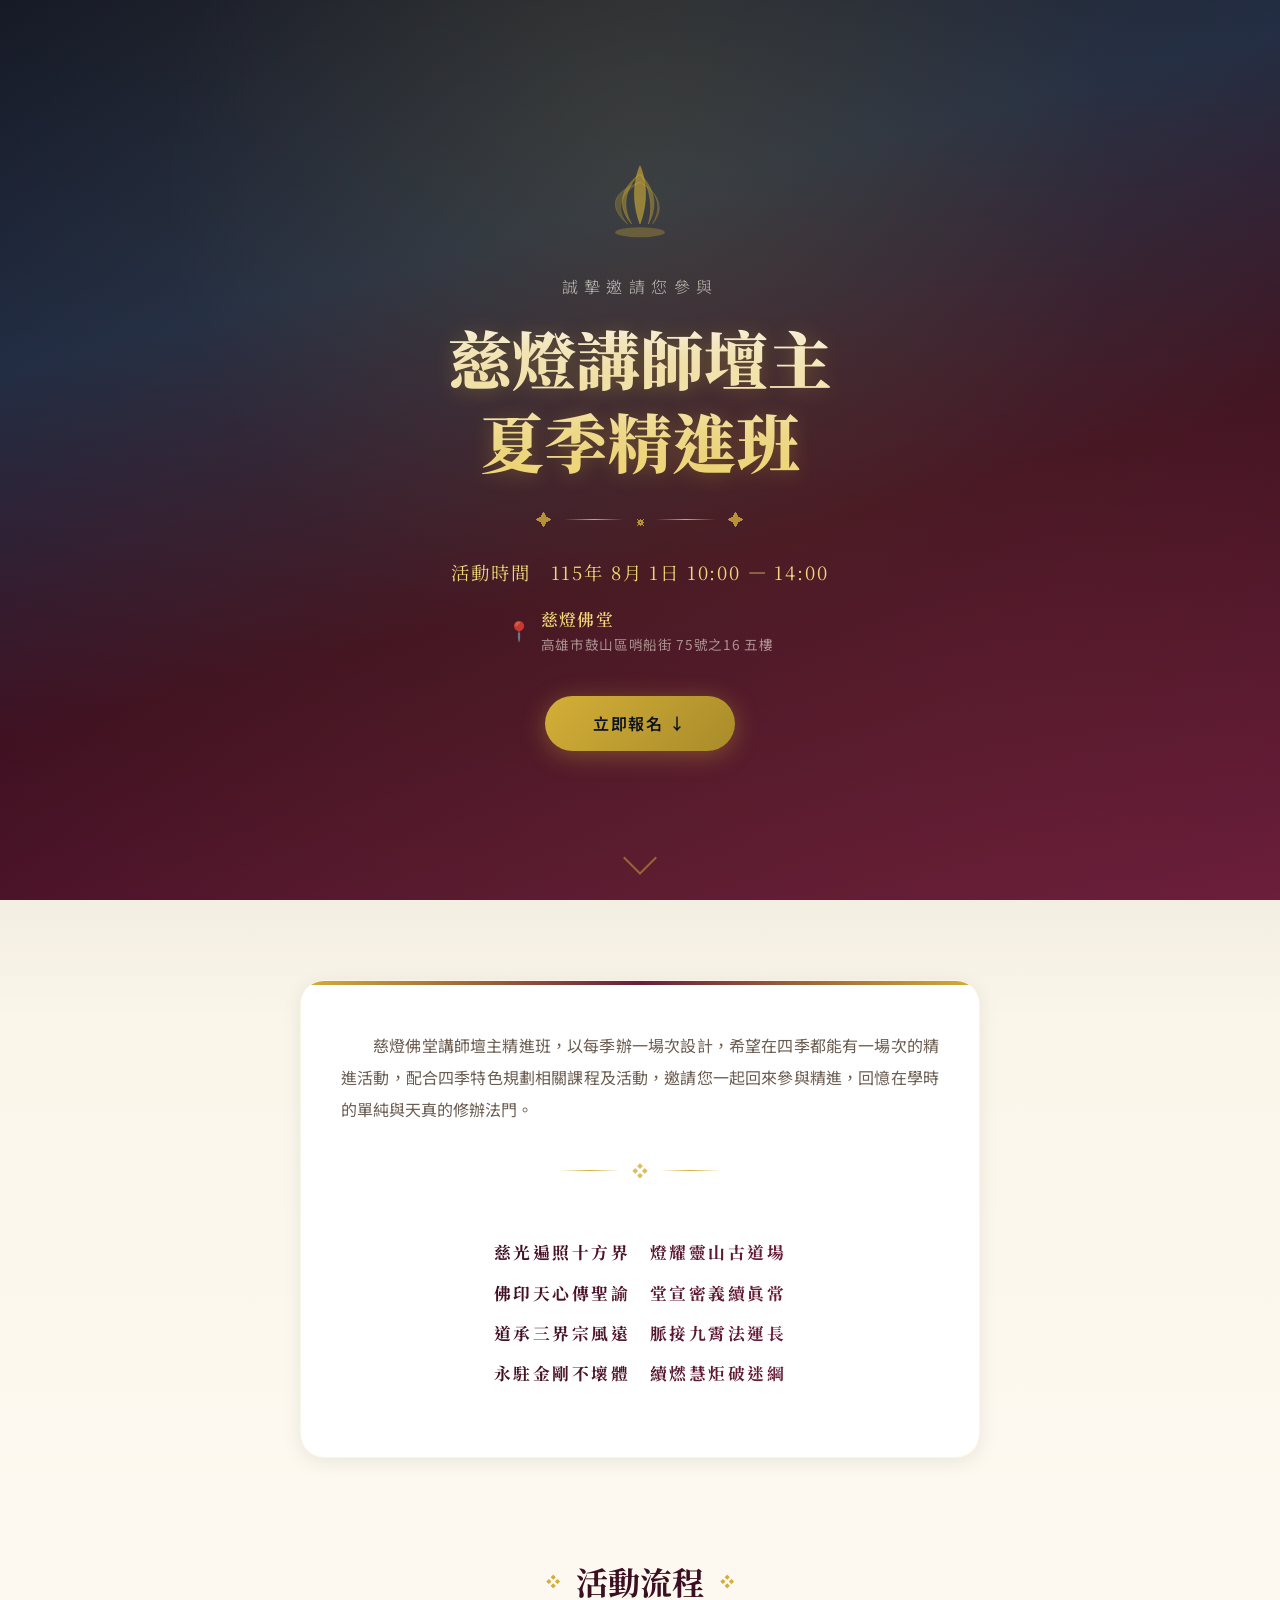
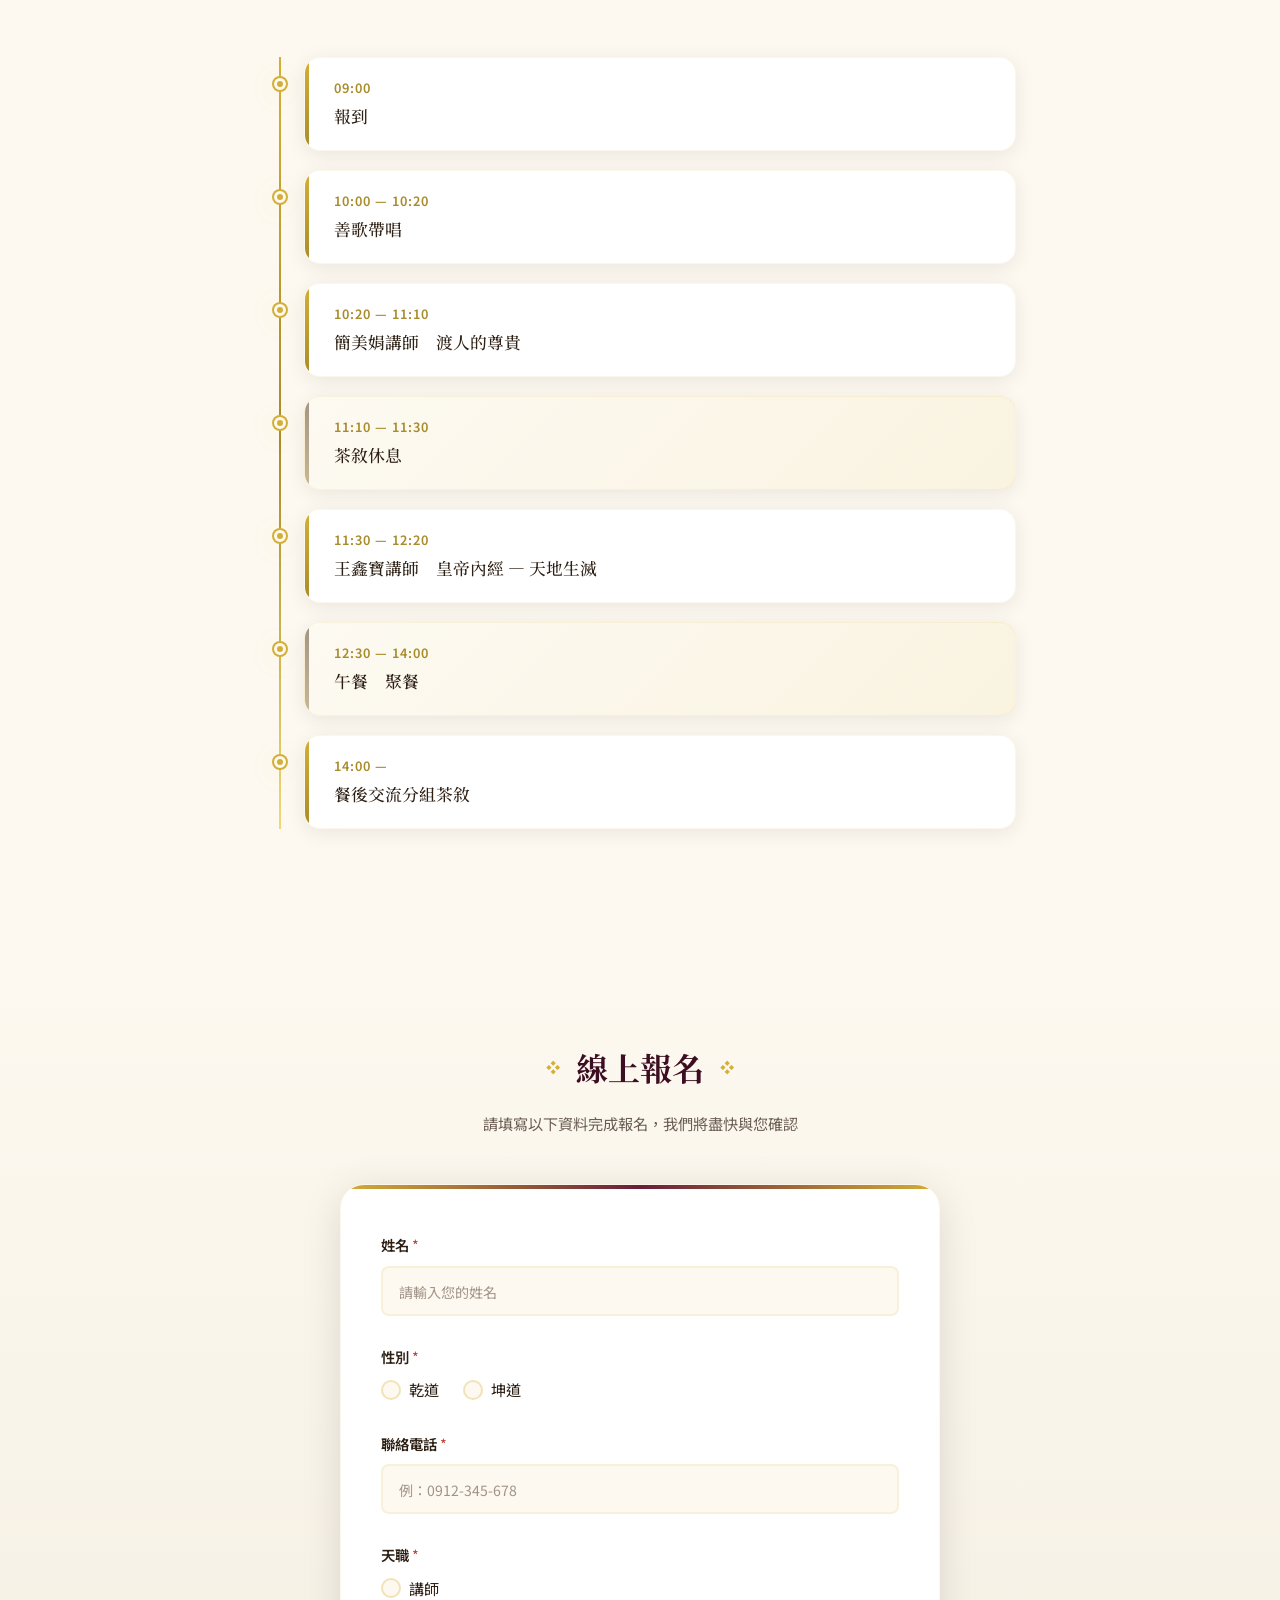
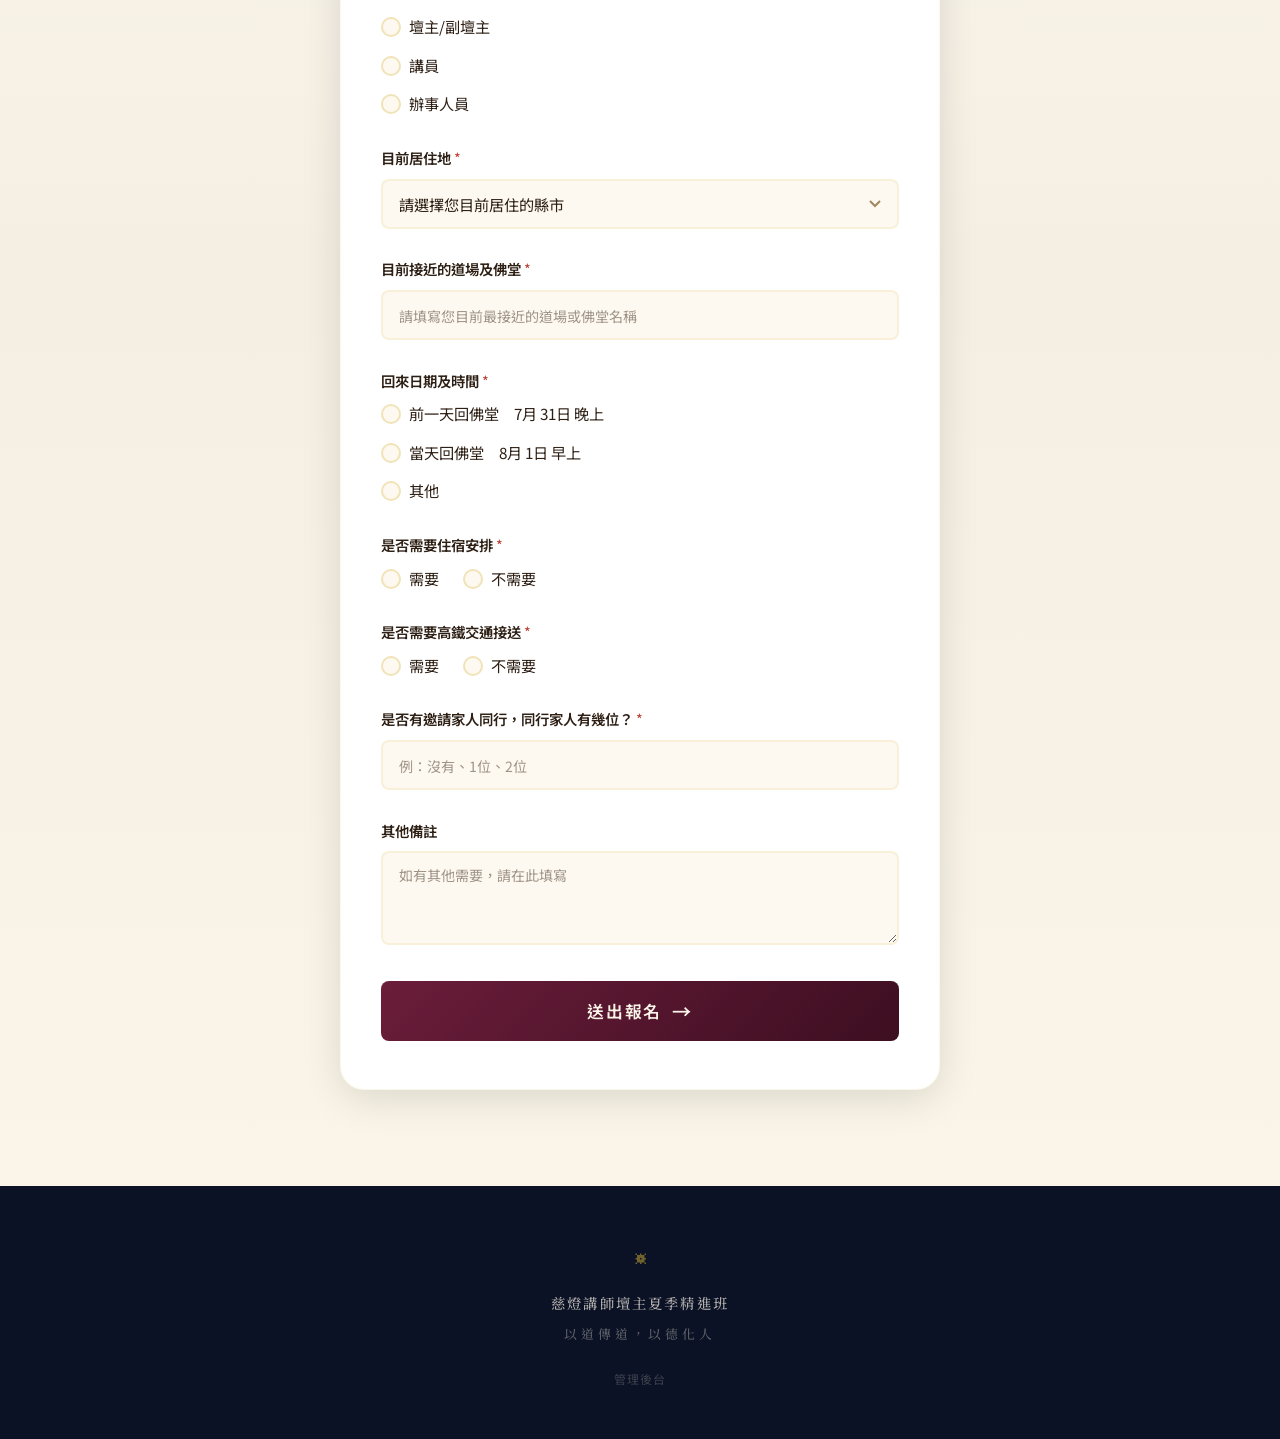
==== index.html @ d0f7c5fe "Add files via upload" ====
<!DOCTYPE html>
<html lang="zh-TW">
<head>
  <meta charset="UTF-8" />
  <meta name="viewport" content="width=device-width, initial-scale=1.0" />
  <title>慈燈講師壇主夏季精進班 — 報名表單</title>
  <meta name="description" content="慈燈講師壇主夏季精進班課程報名，課程包含渡人的尊貴、皇帝內經等精彩內容。115年8月1日 高雄慈燈佛堂。" />
  <link rel="preconnect" href="https://fonts.googleapis.com" />
  <link rel="preconnect" href="https://fonts.gstatic.com" crossorigin />
  <link href="https://fonts.googleapis.com/css2?family=Noto+Serif+TC:wght@400;500;600;700;900&family=Noto+Sans+TC:wght@300;400;500;600;700&display=swap" rel="stylesheet" />
  <link rel="stylesheet" href="style.css" />
</head>
<body>
  <!-- Floating particles -->
  <div class="particles" id="particles"></div>

  <!-- Hero Section / Poster -->
  <header class="hero" id="hero">
    <div class="hero-overlay"></div>
    <div class="hero-content">
      <div class="lotus-icon">
        <svg viewBox="0 0 120 120" fill="none" xmlns="http://www.w3.org/2000/svg">
          <ellipse cx="60" cy="100" rx="30" ry="6" fill="rgba(212,175,55,0.3)"/>
          <path d="M60 20 C60 20, 75 50, 60 90 C45 50, 60 20, 60 20Z" fill="rgba(212,175,55,0.6)" stroke="rgba(212,175,55,0.8)" stroke-width="0.5"/>
          <path d="M60 30 C60 30, 90 55, 70 90 C80 55, 60 30, 60 30Z" fill="rgba(212,175,55,0.4)" stroke="rgba(212,175,55,0.6)" stroke-width="0.5"/>
          <path d="M60 30 C60 30, 30 55, 50 90 C20 55, 60 30, 60 30Z" fill="rgba(212,175,55,0.4)" stroke="rgba(212,175,55,0.6)" stroke-width="0.5"/>
          <path d="M60 40 C60 40, 100 60, 75 90 C95 55, 60 40, 60 40Z" fill="rgba(212,175,55,0.25)" stroke="rgba(212,175,55,0.5)" stroke-width="0.5"/>
          <path d="M60 40 C60 40, 20 60, 45 90 C5 55, 60 40, 60 40Z" fill="rgba(212,175,55,0.25)" stroke="rgba(212,175,55,0.5)" stroke-width="0.5"/>
        </svg>
      </div>
      <p class="hero-subtitle animate-fade-up">誠摯邀請您參與</p>
      <h1 class="hero-title animate-fade-up delay-1">慈燈講師壇主<br/>夏季精進班</h1>
      <div class="hero-divider animate-fade-up delay-2">
        <span class="divider-ornament">✦</span>
        <span class="divider-line"></span>
        <span class="divider-ornament">☸</span>
        <span class="divider-line"></span>
        <span class="divider-ornament">✦</span>
      </div>
      <p class="hero-time animate-fade-up delay-3">活動時間　115年 8月 1日 10:00 — 14:00</p>
      <div class="hero-location animate-fade-up delay-3">
        <span class="location-icon">📍</span>
        <div class="location-text">
          <span class="location-name">慈燈佛堂</span>
          <span class="location-address">高雄市鼓山區哨船街 75號之16 五樓</span>
        </div>
      </div>
      <a href="#register" class="hero-cta animate-fade-up delay-4">立即報名 ↓</a>
    </div>
    <div class="scroll-indicator">
      <div class="scroll-arrow"></div>
    </div>
  </header>

  <!-- Introduction Section -->
  <section class="intro" id="intro">
    <div class="container">
      <div class="intro-card">
        <p class="intro-text">
          慈燈佛堂講師壇主精進班，以每季辦一場次設計，希望在四季都能有一場次的精進活動，配合四季特色規劃相關課程及活動，邀請您一起回來參與精進，回憶在學時的單純與天真的修辦法門。
        </p>
        <div class="intro-divider">
          <span class="divider-line"></span>
          <span class="divider-ornament">❖</span>
          <span class="divider-line"></span>
        </div>
        <div class="intro-verses">
          <p class="verse-line"><strong>慈光遍照十方界　燈耀靈山古道場</strong></p>
          <p class="verse-line"><strong>佛印天心傳聖諭　堂宣密義續眞常</strong></p>
          <p class="verse-line"><strong>道承三界宗風遠　脈接九霄法運長</strong></p>
          <p class="verse-line"><strong>永駐金剛不壞體　續燃慧炬破迷綱</strong></p>
        </div>
      </div>
    </div>
  </section>

  <!-- Schedule Section -->
  <section class="schedule" id="schedule">
    <div class="container">
      <h2 class="section-title">
        <span class="title-ornament">❖</span>
        活動流程
        <span class="title-ornament">❖</span>
      </h2>
      <div class="timeline">
        <div class="timeline-item">
          <div class="timeline-marker"><div class="marker-dot"></div></div>
          <div class="timeline-card">
            <div class="timeline-time">09:00</div>
            <p class="timeline-desc">報到</p>
          </div>
        </div>

        <div class="timeline-item">
          <div class="timeline-marker"><div class="marker-dot"></div></div>
          <div class="timeline-card">
            <div class="timeline-time">10:00 — 10:20</div>
            <p class="timeline-desc">善歌帶唱</p>
          </div>
        </div>

        <div class="timeline-item">
          <div class="timeline-marker"><div class="marker-dot"></div></div>
          <div class="timeline-card">
            <div class="timeline-time">10:20 — 11:10</div>
            <p class="timeline-desc">簡美娟講師　渡人的尊貴</p>
          </div>
        </div>

        <div class="timeline-item">
          <div class="timeline-marker"><div class="marker-dot"></div></div>
          <div class="timeline-card card-break">
            <div class="timeline-time">11:10 — 11:30</div>
            <p class="timeline-desc">茶敘休息</p>
          </div>
        </div>

        <div class="timeline-item">
          <div class="timeline-marker"><div class="marker-dot"></div></div>
          <div class="timeline-card">
            <div class="timeline-time">11:30 — 12:20</div>
            <p class="timeline-desc">王鑫寶講師　皇帝內經 — 天地生滅</p>
          </div>
        </div>

        <div class="timeline-item">
          <div class="timeline-marker"><div class="marker-dot"></div></div>
          <div class="timeline-card card-break">
            <div class="timeline-time">12:30 — 14:00</div>
            <p class="timeline-desc">午餐　聚餐</p>
          </div>
        </div>

        <div class="timeline-item">
          <div class="timeline-marker"><div class="marker-dot"></div></div>
          <div class="timeline-card">
            <div class="timeline-time">14:00 —</div>
            <p class="timeline-desc">餐後交流分組茶敘</p>
          </div>
        </div>
      </div>
    </div>
  </section>

  <!-- Registration Form Section -->
  <section class="register" id="register">
    <div class="container">
      <h2 class="section-title">
        <span class="title-ornament">❖</span>
        線上報名
        <span class="title-ornament">❖</span>
      </h2>
      <p class="register-subtitle">請填寫以下資料完成報名，我們將盡快與您確認</p>

      <form class="form" id="registrationForm" onsubmit="handleSubmit(event)">
        <!-- 姓名 -->
        <div class="form-group">
          <label for="name" class="form-label">姓名 <span class="required">*</span></label>
          <input type="text" id="name" name="name" class="form-input" placeholder="請輸入您的姓名" required />
        </div>

        <!-- 性別 -->
        <div class="form-group">
          <label class="form-label">性別 <span class="required">*</span></label>
          <div class="radio-group">
            <label class="radio-label">
              <input type="radio" name="gender" value="乾道" required />
              <span class="radio-custom"></span>
              <span>乾道</span>
            </label>
            <label class="radio-label">
              <input type="radio" name="gender" value="坤道" />
              <span class="radio-custom"></span>
              <span>坤道</span>
            </label>
          </div>
        </div>

        <!-- 聯絡電話 -->
        <div class="form-group">
          <label for="phone" class="form-label">聯絡電話 <span class="required">*</span></label>
          <input type="tel" id="phone" name="phone" class="form-input" placeholder="例：0912-345-678" required />
        </div>

        <!-- 天職 -->
        <div class="form-group">
          <label class="form-label">天職 <span class="required">*</span></label>
          <div class="radio-group radio-group-vertical">
            <label class="radio-label">
              <input type="radio" name="role" value="講師" required />
              <span class="radio-custom"></span>
              <span>講師</span>
            </label>
            <label class="radio-label">
              <input type="radio" name="role" value="壇主/副壇主" />
              <span class="radio-custom"></span>
              <span>壇主/副壇主</span>
            </label>
            <label class="radio-label">
              <input type="radio" name="role" value="講員" />
              <span class="radio-custom"></span>
              <span>講員</span>
            </label>
            <label class="radio-label">
              <input type="radio" name="role" value="辦事人員" />
              <span class="radio-custom"></span>
              <span>辦事人員</span>
            </label>
          </div>
        </div>

        <!-- 目前居住地 -->
        <div class="form-group">
          <label for="location" class="form-label">目前居住地 <span class="required">*</span></label>
          <select id="location" name="location" class="form-input form-select" required>
            <option value="" disabled selected>請選擇您目前居住的縣市</option>
            <optgroup label="南部">
              <option value="嘉義市">嘉義市</option>
              <option value="嘉義縣">嘉義縣</option>
              <option value="臺南市">臺南市</option>
              <option value="高雄市">高雄市</option>
              <option value="屏東縣">屏東縣</option>
              <option value="澎湖縣">澎湖縣</option>
            </optgroup>
            <optgroup label="中部">
              <option value="苗栗縣">苗栗縣</option>
              <option value="臺中市">臺中市</option>
              <option value="彰化縣">彰化縣</option>
              <option value="南投縣">南投縣</option>
              <option value="雲林縣">雲林縣</option>
            </optgroup>
            <optgroup label="北部">
              <option value="臺北市">臺北市</option>
              <option value="新北市">新北市</option>
              <option value="基隆市">基隆市</option>
              <option value="桃園市">桃園市</option>
              <option value="新竹市">新竹市</option>
              <option value="新竹縣">新竹縣</option>
              <option value="宜蘭縣">宜蘭縣</option>
            </optgroup>
          </select>
        </div>

        <!-- 目前接近的道場及佛堂 -->
        <div class="form-group">
          <label for="nearbyTemple" class="form-label">目前接近的道場及佛堂 <span class="required">*</span></label>
          <input type="text" id="nearbyTemple" name="nearbyTemple" class="form-input" placeholder="請填寫您目前最接近的道場或佛堂名稱" required />
        </div>

        <!-- 回來日期及時間 -->
        <div class="form-group">
          <label class="form-label">回來日期及時間 <span class="required">*</span></label>
          <div class="radio-group radio-group-vertical">
            <label class="radio-label">
              <input type="radio" name="arrivalTime" value="前一天回佛堂 7月31日 晚上" required />
              <span class="radio-custom"></span>
              <span>前一天回佛堂　7月 31日 晚上</span>
            </label>
            <label class="radio-label">
              <input type="radio" name="arrivalTime" value="當天回佛堂 8月1日 早上" />
              <span class="radio-custom"></span>
              <span>當天回佛堂　8月 1日 早上</span>
            </label>
            <label class="radio-label">
              <input type="radio" name="arrivalTime" value="其他" />
              <span class="radio-custom"></span>
              <span>其他</span>
            </label>
          </div>
        </div>

        <!-- 是否需要住宿安排 -->
        <div class="form-group">
          <label class="form-label">是否需要住宿安排 <span class="required">*</span></label>
          <div class="radio-group">
            <label class="radio-label">
              <input type="radio" name="accommodation" value="需要" required />
              <span class="radio-custom"></span>
              <span>需要</span>
            </label>
            <label class="radio-label">
              <input type="radio" name="accommodation" value="不需要" />
              <span class="radio-custom"></span>
              <span>不需要</span>
            </label>
          </div>
        </div>

        <!-- 是否需要高鐵交通接送 -->
        <div class="form-group">
          <label class="form-label">是否需要高鐵交通接送 <span class="required">*</span></label>
          <div class="radio-group">
            <label class="radio-label">
              <input type="radio" name="hsrPickup" value="需要" required />
              <span class="radio-custom"></span>
              <span>需要</span>
            </label>
            <label class="radio-label">
              <input type="radio" name="hsrPickup" value="不需要" />
              <span class="radio-custom"></span>
              <span>不需要</span>
            </label>
          </div>
        </div>

        <!-- 邀請家人同行 -->
        <div class="form-group">
          <label for="familyCompanions" class="form-label">是否有邀請家人同行，同行家人有幾位？ <span class="required">*</span></label>
          <input type="text" id="familyCompanions" name="familyCompanions" class="form-input" placeholder="例：沒有、1位、2位" required />
        </div>

        <!-- 其他備註 -->
        <div class="form-group">
          <label for="notes" class="form-label">其他備註</label>
          <textarea id="notes" name="notes" class="form-input form-textarea" placeholder="如有其他需要，請在此填寫" rows="3"></textarea>
        </div>

        <button type="submit" class="form-submit" id="submitBtn">
          <span class="submit-text">送出報名</span>
          <span class="submit-icon">→</span>
        </button>
      </form>

      <!-- Success Modal -->
      <div class="modal-overlay" id="successModal">
        <div class="modal">
          <div class="modal-icon">✓</div>
          <h3 class="modal-title">報名成功！</h3>
          <p class="modal-message">感恩您的報名，我們將盡快與您聯繫確認。<br/>期待與您相見！🙏</p>
          <button class="modal-btn" onclick="closeModal()">確認</button>
        </div>
      </div>
    </div>
  </section>

  <!-- Footer -->
  <footer class="footer">
    <div class="footer-ornament">☸</div>
    <p>慈燈講師壇主夏季精進班</p>
    <p class="footer-sub">以道傳道，以德化人</p>
    <a href="admin.html" class="admin-link">管理後台</a>
  </footer>

  <script src="config.js"></script>
  <script src="script.js"></script>
</body>
</html>
---- style.css ----
/* ===== CSS Custom Properties ===== */
:root {
  --gold: #d4af37;
  --gold-light: #f0d878;
  --gold-dark: #a88b2a;
  --burgundy: #6b1d3a;
  --burgundy-deep: #3d0e21;
  --navy: #0c1225;
  --navy-light: #1a2744;
  --cream: #faf5e8;
  --cream-light: #fdf9f0;
  --white: #ffffff;
  --text-primary: #2d1f14;
  --text-secondary: #6b5d52;
  --text-light: #a09488;
  --shadow-soft: 0 4px 20px rgba(0, 0, 0, 0.08);
  --shadow-medium: 0 8px 40px rgba(0, 0, 0, 0.12);
  --shadow-gold: 0 4px 30px rgba(212, 175, 55, 0.2);
  --radius-sm: 8px;
  --radius-md: 16px;
  --radius-lg: 24px;
  --radius-xl: 32px;
  --transition: 0.3s cubic-bezier(0.4, 0, 0.2, 1);
  --font-serif: 'Noto Serif TC', serif;
  --font-sans: 'Noto Sans TC', sans-serif;
}

/* ===== Reset & Base ===== */
*,
*::before,
*::after {
  margin: 0;
  padding: 0;
  box-sizing: border-box;
}

html {
  scroll-behavior: smooth;
  font-size: 16px;
}

body {
  font-family: var(--font-sans);
  color: var(--text-primary);
  background: var(--cream);
  overflow-x: hidden;
  line-height: 1.7;
}

/* ===== Particles ===== */
.particles {
  position: fixed;
  top: 0;
  left: 0;
  width: 100%;
  height: 100%;
  pointer-events: none;
  z-index: 0;
}

.particle {
  position: absolute;
  width: 4px;
  height: 4px;
  background: var(--gold);
  border-radius: 50%;
  opacity: 0;
  animation: float-particle 8s ease-in-out infinite;
}

@keyframes float-particle {
  0%, 100% {
    opacity: 0;
    transform: translateY(0) scale(0);
  }
  20% {
    opacity: 0.6;
    transform: translateY(-30px) scale(1);
  }
  80% {
    opacity: 0.3;
    transform: translateY(-120px) scale(0.5);
  }
}

/* ===== Hero Section ===== */
.hero {
  position: relative;
  min-height: 100vh;
  display: flex;
  align-items: center;
  justify-content: center;
  background: linear-gradient(165deg,
    var(--navy) 0%,
    var(--navy-light) 30%,
    var(--burgundy-deep) 60%,
    var(--burgundy) 100%
  );
  overflow: hidden;
}

.hero::before {
  content: '';
  position: absolute;
  top: -50%;
  left: -50%;
  width: 200%;
  height: 200%;
  background: radial-gradient(ellipse at 50% 30%,
    rgba(212, 175, 55, 0.12) 0%,
    transparent 60%
  );
  animation: hero-glow 6s ease-in-out infinite alternate;
}

@keyframes hero-glow {
  0% { transform: scale(1) rotate(0deg); opacity: 0.8; }
  100% { transform: scale(1.1) rotate(3deg); opacity: 1; }
}

.hero-overlay {
  position: absolute;
  inset: 0;
  background:
    radial-gradient(circle at 50% 20%, rgba(212,175,55,0.08) 0%, transparent 50%),
    radial-gradient(circle at 80% 80%, rgba(107,29,58,0.15) 0%, transparent 40%);
}

.hero-content {
  position: relative;
  z-index: 2;
  text-align: center;
  padding: 2rem;
  max-width: 700px;
}

.lotus-icon {
  width: 100px;
  height: 100px;
  margin: 0 auto 1.5rem;
  animation: lotus-breathe 4s ease-in-out infinite;
}

@keyframes lotus-breathe {
  0%, 100% { transform: scale(1); opacity: 0.9; }
  50% { transform: scale(1.08); opacity: 1; }
}

.hero-subtitle {
  font-family: var(--font-sans);
  font-size: 1rem;
  font-weight: 300;
  color: rgba(250, 245, 232, 0.7);
  letter-spacing: 0.4em;
  margin-bottom: 1rem;
  text-transform: uppercase;
}

.hero-title {
  font-family: var(--font-serif);
  font-size: clamp(2.5rem, 6vw, 4rem);
  font-weight: 900;
  color: var(--cream);
  line-height: 1.3;
  margin-bottom: 1.5rem;
  text-shadow: 0 2px 20px rgba(212, 175, 55, 0.3);
  background: linear-gradient(180deg, var(--cream) 0%, var(--gold-light) 100%);
  -webkit-background-clip: text;
  -webkit-text-fill-color: transparent;
  background-clip: text;
}

.hero-divider {
  display: flex;
  align-items: center;
  justify-content: center;
  gap: 12px;
  margin-bottom: 1.5rem;
}

.divider-ornament {
  color: var(--gold);
  font-size: 1rem;
  opacity: 0.8;
}

.divider-line {
  width: 60px;
  height: 1px;
  background: linear-gradient(90deg, transparent, var(--gold), transparent);
}

.hero-time {
  font-family: var(--font-serif);
  font-size: 1.15rem;
  color: var(--gold-light);
  letter-spacing: 0.1em;
  margin-bottom: 1rem;
}

/* Location */
.hero-location {
  display: flex;
  align-items: center;
  justify-content: center;
  gap: 10px;
  margin-bottom: 2.5rem;
  color: rgba(250, 245, 232, 0.75);
}

.location-icon {
  font-size: 1.2rem;
}

.location-text {
  display: flex;
  flex-direction: column;
  text-align: left;
}

.location-name {
  font-family: var(--font-serif);
  font-size: 1.05rem;
  font-weight: 600;
  color: var(--gold-light);
  letter-spacing: 0.08em;
}

.location-address {
  font-size: 0.85rem;
  color: rgba(250, 245, 232, 0.55);
  letter-spacing: 0.05em;
}

.hero-cta {
  display: inline-block;
  padding: 14px 48px;
  background: linear-gradient(135deg, var(--gold), var(--gold-dark));
  color: var(--navy);
  font-family: var(--font-sans);
  font-weight: 600;
  font-size: 1rem;
  text-decoration: none;
  border-radius: 50px;
  letter-spacing: 0.1em;
  transition: var(--transition);
  box-shadow: 0 4px 25px rgba(212, 175, 55, 0.35);
}

.hero-cta:hover {
  transform: translateY(-3px);
  box-shadow: 0 8px 35px rgba(212, 175, 55, 0.5);
  background: linear-gradient(135deg, var(--gold-light), var(--gold));
}

/* Scroll Indicator */
.scroll-indicator {
  position: absolute;
  bottom: 30px;
  left: 50%;
  transform: translateX(-50%);
  z-index: 2;
}

.scroll-arrow {
  width: 24px;
  height: 24px;
  border-right: 2px solid rgba(212,175,55,0.5);
  border-bottom: 2px solid rgba(212,175,55,0.5);
  transform: rotate(45deg);
  animation: scroll-bounce 2s ease-in-out infinite;
}

@keyframes scroll-bounce {
  0%, 100% { transform: rotate(45deg) translateY(0); opacity: 0.5; }
  50% { transform: rotate(45deg) translateY(8px); opacity: 1; }
}

/* ===== Animations ===== */
.animate-fade-up {
  opacity: 0;
  transform: translateY(30px);
  animation: fadeUp 0.8s ease forwards;
}

.delay-1 { animation-delay: 0.2s; }
.delay-2 { animation-delay: 0.4s; }
.delay-3 { animation-delay: 0.6s; }
.delay-4 { animation-delay: 0.8s; }

@keyframes fadeUp {
  to {
    opacity: 1;
    transform: translateY(0);
  }
}

/* ===== Container ===== */
.container {
  max-width: 800px;
  margin: 0 auto;
  padding: 0 1.5rem;
}

/* ===== Section Title ===== */
.section-title {
  font-family: var(--font-serif);
  font-size: 2rem;
  font-weight: 700;
  text-align: center;
  color: var(--burgundy-deep);
  margin-bottom: 3rem;
  display: flex;
  align-items: center;
  justify-content: center;
  gap: 16px;
}

.title-ornament {
  color: var(--gold);
  font-size: 0.9rem;
}

/* ===== Introduction Section ===== */
.intro {
  padding: 5rem 0 2rem;
  background: linear-gradient(180deg, var(--cream) 0%, var(--cream-light) 100%);
  position: relative;
}

.intro::before {
  content: '';
  position: absolute;
  top: 0;
  left: 0;
  right: 0;
  height: 120px;
  background: linear-gradient(180deg, var(--navy) 0%, transparent 100%);
  opacity: 0.03;
}

.intro-card {
  max-width: 680px;
  margin: 0 auto;
  background: var(--white);
  border-radius: var(--radius-lg);
  padding: 3rem 2.5rem;
  box-shadow: var(--shadow-soft);
  border: 1px solid rgba(212, 175, 55, 0.12);
  position: relative;
  overflow: hidden;
}

.intro-card::before {
  content: '';
  position: absolute;
  top: 0;
  left: 0;
  right: 0;
  height: 4px;
  background: linear-gradient(90deg, var(--gold), var(--burgundy), var(--gold));
}

.intro-text {
  font-family: var(--font-sans);
  font-size: 1rem;
  color: var(--text-secondary);
  line-height: 2;
  text-align: justify;
  text-indent: 2em;
}

.intro-divider {
  display: flex;
  align-items: center;
  justify-content: center;
  gap: 12px;
  margin: 2rem 0;
}

.intro-verses {
  text-align: center;
  padding: 1rem 0;
}

.verse-line {
  font-family: var(--font-serif);
  font-size: 1.05rem;
  color: var(--burgundy-deep);
  line-height: 2.4;
  letter-spacing: 0.15em;
}

.verse-line strong {
  font-weight: 700;
  background: linear-gradient(135deg, var(--burgundy-deep), var(--burgundy));
  -webkit-background-clip: text;
  -webkit-text-fill-color: transparent;
  background-clip: text;
  text-shadow: none;
}

/* ===== Schedule / Timeline ===== */
.schedule {
  padding: 4rem 0 6rem;
  background: var(--cream-light);
  position: relative;
}

.timeline {
  position: relative;
  padding-left: 40px;
}

.timeline::before {
  content: '';
  position: absolute;
  left: 15px;
  top: 0;
  bottom: 0;
  width: 2px;
  background: linear-gradient(180deg,
    var(--gold) 0%,
    var(--gold-dark) 50%,
    var(--gold-light) 100%
  );
}

.timeline-item {
  position: relative;
  margin-bottom: 1.2rem;
  opacity: 0;
  transform: translateX(-20px);
  animation: slideInLeft 0.6s ease forwards;
}

.timeline-item:nth-child(1) { animation-delay: 0.1s; }
.timeline-item:nth-child(2) { animation-delay: 0.2s; }
.timeline-item:nth-child(3) { animation-delay: 0.3s; }
.timeline-item:nth-child(4) { animation-delay: 0.4s; }
.timeline-item:nth-child(5) { animation-delay: 0.5s; }
.timeline-item:nth-child(6) { animation-delay: 0.6s; }
.timeline-item:nth-child(7) { animation-delay: 0.7s; }

@keyframes slideInLeft {
  to {
    opacity: 1;
    transform: translateX(0);
  }
}

.timeline-marker {
  position: absolute;
  left: -33px;
  top: 18px;
  width: 18px;
  height: 18px;
  display: flex;
  align-items: center;
  justify-content: center;
}

.marker-dot {
  width: 12px;
  height: 12px;
  background: var(--gold);
  border-radius: 50%;
  border: 3px solid var(--cream-light);
  box-shadow: 0 0 0 2px var(--gold), var(--shadow-gold);
  transition: var(--transition);
}

.timeline-item:hover .marker-dot {
  transform: scale(1.3);
  box-shadow: 0 0 0 3px var(--gold), 0 0 15px rgba(212,175,55,0.4);
}

.timeline-card {
  background: var(--white);
  border-radius: var(--radius-md);
  padding: 1.2rem 1.8rem;
  box-shadow: var(--shadow-soft);
  border: 1px solid rgba(212, 175, 55, 0.1);
  transition: var(--transition);
  position: relative;
  overflow: hidden;
}

.timeline-card::before {
  content: '';
  position: absolute;
  top: 0;
  left: 0;
  width: 4px;
  height: 100%;
  background: linear-gradient(180deg, var(--gold), var(--gold-dark));
  border-radius: 4px 0 0 4px;
}

.timeline-card:hover {
  transform: translateY(-2px);
  box-shadow: var(--shadow-medium);
  border-color: rgba(212, 175, 55, 0.25);
}

.card-break {
  background: linear-gradient(135deg, #fdfaf2 0%, #f9f3e0 100%);
}

.card-break::before {
  background: linear-gradient(180deg, var(--text-light), #c9b896);
}

.timeline-time {
  font-family: var(--font-sans);
  font-size: 0.8rem;
  font-weight: 600;
  color: var(--gold-dark);
  letter-spacing: 0.08em;
  margin-bottom: 0.2rem;
}

.timeline-desc {
  font-family: var(--font-serif);
  font-size: 1.05rem;
  color: var(--text-primary);
  font-weight: 500;
}

/* ===== Registration Section ===== */
.register {
  padding: 6rem 0;
  background: linear-gradient(180deg,
    var(--cream-light) 0%,
    #f5efe3 50%,
    var(--cream) 100%
  );
  position: relative;
}

.register-subtitle {
  text-align: center;
  color: var(--text-secondary);
  margin-top: -2rem;
  margin-bottom: 3rem;
  font-size: 0.95rem;
}

/* ===== Form Styles ===== */
.form {
  max-width: 600px;
  margin: 0 auto;
  background: var(--white);
  border-radius: var(--radius-lg);
  padding: 3rem 2.5rem;
  box-shadow: var(--shadow-medium);
  border: 1px solid rgba(212, 175, 55, 0.1);
  position: relative;
  overflow: hidden;
}

.form::before {
  content: '';
  position: absolute;
  top: 0;
  left: 0;
  right: 0;
  height: 4px;
  background: linear-gradient(90deg, var(--gold), var(--burgundy), var(--gold));
}

.form-group {
  margin-bottom: 1.8rem;
}

.form-row {
  display: grid;
  grid-template-columns: 1fr 1fr;
  gap: 1rem;
}

.form-label {
  display: block;
  font-family: var(--font-sans);
  font-size: 0.9rem;
  font-weight: 600;
  color: var(--text-primary);
  margin-bottom: 0.5rem;
}

.required {
  color: #c0392b;
  font-weight: 400;
}

.form-input {
  width: 100%;
  padding: 12px 16px;
  font-family: var(--font-sans);
  font-size: 0.95rem;
  color: var(--text-primary);
  background: var(--cream-light);
  border: 2px solid rgba(212, 175, 55, 0.12);
  border-radius: var(--radius-sm);
  outline: none;
  transition: var(--transition);
}

.form-input::placeholder {
  color: var(--text-light);
  font-size: 0.88rem;
}

.form-input:focus {
  border-color: var(--gold);
  background: var(--white);
  box-shadow: 0 0 0 4px rgba(212, 175, 55, 0.1);
}

.form-select {
  cursor: pointer;
  appearance: none;
  background-image: url("data:image/svg+xml,%3Csvg xmlns='http://www.w3.org/2000/svg' width='12' height='8' viewBox='0 0 12 8'%3E%3Cpath d='M1 1l5 5 5-5' stroke='%23a08860' stroke-width='2' fill='none'/%3E%3C/svg%3E");
  background-repeat: no-repeat;
  background-position: right 16px center;
  padding-right: 40px;
}

.form-textarea {
  resize: vertical;
  min-height: 80px;
}

/* Radio Buttons */
.radio-group {
  display: flex;
  gap: 1.5rem;
  flex-wrap: wrap;
}

.radio-group-vertical {
  flex-direction: column;
  gap: 0.8rem;
}

.radio-label {
  display: flex;
  align-items: center;
  gap: 8px;
  cursor: pointer;
  font-size: 0.95rem;
  color: var(--text-primary);
  transition: var(--transition);
}

.radio-label:hover {
  color: var(--gold-dark);
}

.radio-label input[type="radio"] {
  display: none;
}

.radio-custom {
  width: 20px;
  height: 20px;
  border-radius: 50%;
  border: 2px solid rgba(212, 175, 55, 0.3);
  background: var(--cream-light);
  position: relative;
  transition: var(--transition);
  flex-shrink: 0;
}

.radio-label input[type="radio"]:checked + .radio-custom {
  border-color: var(--gold);
  background: var(--white);
}

.radio-label input[type="radio"]:checked + .radio-custom::after {
  content: '';
  position: absolute;
  top: 50%;
  left: 50%;
  transform: translate(-50%, -50%);
  width: 10px;
  height: 10px;
  border-radius: 50%;
  background: var(--gold);
  animation: radio-pop 0.2s ease;
}

@keyframes radio-pop {
  0% { transform: translate(-50%, -50%) scale(0); }
  60% { transform: translate(-50%, -50%) scale(1.2); }
  100% { transform: translate(-50%, -50%) scale(1); }
}

/* Submit Button */
.form-submit {
  width: 100%;
  padding: 16px 32px;
  margin-top: 0.5rem;
  background: linear-gradient(135deg, var(--burgundy), var(--burgundy-deep));
  color: var(--cream);
  font-family: var(--font-sans);
  font-size: 1.05rem;
  font-weight: 600;
  border: none;
  border-radius: var(--radius-sm);
  cursor: pointer;
  display: flex;
  align-items: center;
  justify-content: center;
  gap: 10px;
  transition: var(--transition);
  letter-spacing: 0.1em;
  position: relative;
  overflow: hidden;
}

.form-submit::before {
  content: '';
  position: absolute;
  top: 0;
  left: -100%;
  width: 100%;
  height: 100%;
  background: linear-gradient(90deg, transparent, rgba(212,175,55,0.1), transparent);
  transition: 0.5s;
}

.form-submit:hover::before {
  left: 100%;
}

.form-submit:hover {
  background: linear-gradient(135deg, var(--burgundy-deep), #2a0914);
  transform: translateY(-2px);
  box-shadow: 0 6px 25px rgba(61, 14, 33, 0.3);
}

.form-submit:active {
  transform: translateY(0);
}

.submit-icon {
  font-size: 1.2rem;
  transition: var(--transition);
}

.form-submit:hover .submit-icon {
  transform: translateX(4px);
}

/* ===== Success Modal ===== */
.modal-overlay {
  position: fixed;
  inset: 0;
  background: rgba(12, 18, 37, 0.7);
  backdrop-filter: blur(8px);
  display: flex;
  align-items: center;
  justify-content: center;
  z-index: 1000;
  opacity: 0;
  visibility: hidden;
  transition: var(--transition);
}

.modal-overlay.active {
  opacity: 1;
  visibility: visible;
}

.modal {
  background: var(--white);
  border-radius: var(--radius-lg);
  padding: 3rem 2.5rem;
  max-width: 420px;
  width: 90%;
  text-align: center;
  transform: scale(0.8) translateY(30px);
  transition: 0.4s cubic-bezier(0.34, 1.56, 0.64, 1);
  box-shadow: 0 20px 60px rgba(0,0,0,0.2);
}

.modal-overlay.active .modal {
  transform: scale(1) translateY(0);
}

.modal-icon {
  width: 64px;
  height: 64px;
  background: linear-gradient(135deg, var(--gold), var(--gold-dark));
  color: var(--white);
  font-size: 2rem;
  font-weight: 700;
  border-radius: 50%;
  display: flex;
  align-items: center;
  justify-content: center;
  margin: 0 auto 1.5rem;
  box-shadow: var(--shadow-gold);
}

.modal-title {
  font-family: var(--font-serif);
  font-size: 1.5rem;
  color: var(--text-primary);
  margin-bottom: 1rem;
}

.modal-message {
  font-size: 0.95rem;
  color: var(--text-secondary);
  line-height: 1.8;
  margin-bottom: 2rem;
}

.modal-btn {
  padding: 12px 40px;
  background: linear-gradient(135deg, var(--gold), var(--gold-dark));
  color: var(--navy);
  font-family: var(--font-sans);
  font-size: 0.95rem;
  font-weight: 600;
  border: none;
  border-radius: 50px;
  cursor: pointer;
  transition: var(--transition);
  letter-spacing: 0.08em;
}

.modal-btn:hover {
  transform: translateY(-2px);
  box-shadow: var(--shadow-gold);
}

/* ===== Footer ===== */
.footer {
  background: var(--navy);
  padding: 3rem 2rem;
  text-align: center;
  color: rgba(250, 245, 232, 0.5);
  font-size: 0.9rem;
}

.footer-ornament {
  font-size: 1.5rem;
  color: var(--gold);
  opacity: 0.5;
  margin-bottom: 1rem;
}

.footer p {
  font-family: var(--font-serif);
  font-weight: 500;
  color: rgba(250, 245, 232, 0.7);
  letter-spacing: 0.15em;
}

.footer-sub {
  font-size: 0.8rem;
  margin-top: 0.5rem;
  color: rgba(250, 245, 232, 0.35) !important;
  letter-spacing: 0.3em !important;
}

.admin-link {
  display: inline-block;
  margin-top: 1.5rem;
  font-size: 0.75rem;
  color: rgba(250, 245, 232, 0.2);
  text-decoration: none;
  letter-spacing: 0.1em;
  transition: var(--transition);
  font-family: var(--font-sans);
}

.admin-link:hover {
  color: var(--gold);
}

/* ===== Responsive ===== */
@media (max-width: 768px) {
  .hero-title {
    font-size: 2.2rem;
  }

  .form {
    padding: 2rem 1.5rem;
  }

  .form-row {
    grid-template-columns: 1fr;
  }

  .timeline {
    padding-left: 30px;
  }

  .timeline::before {
    left: 10px;
  }

  .timeline-marker {
    left: -28px;
  }

  .timeline-card {
    padding: 1rem 1.3rem;
  }

  .section-title {
    font-size: 1.6rem;
  }

  .intro-card {
    padding: 2rem 1.5rem;
  }

  .verse-line {
    font-size: 0.92rem;
    letter-spacing: 0.08em;
  }
}

@media (max-width: 480px) {
  .hero-title {
    font-size: 1.8rem;
  }

  .hero-cta {
    padding: 12px 36px;
    font-size: 0.9rem;
  }

  .form {
    padding: 1.5rem 1.2rem;
    border-radius: var(--radius-md);
  }

  .container {
    padding: 0 1rem;
  }

  .hero-location {
    flex-direction: column;
    gap: 4px;
  }

  .location-text {
    text-align: center;
  }
}
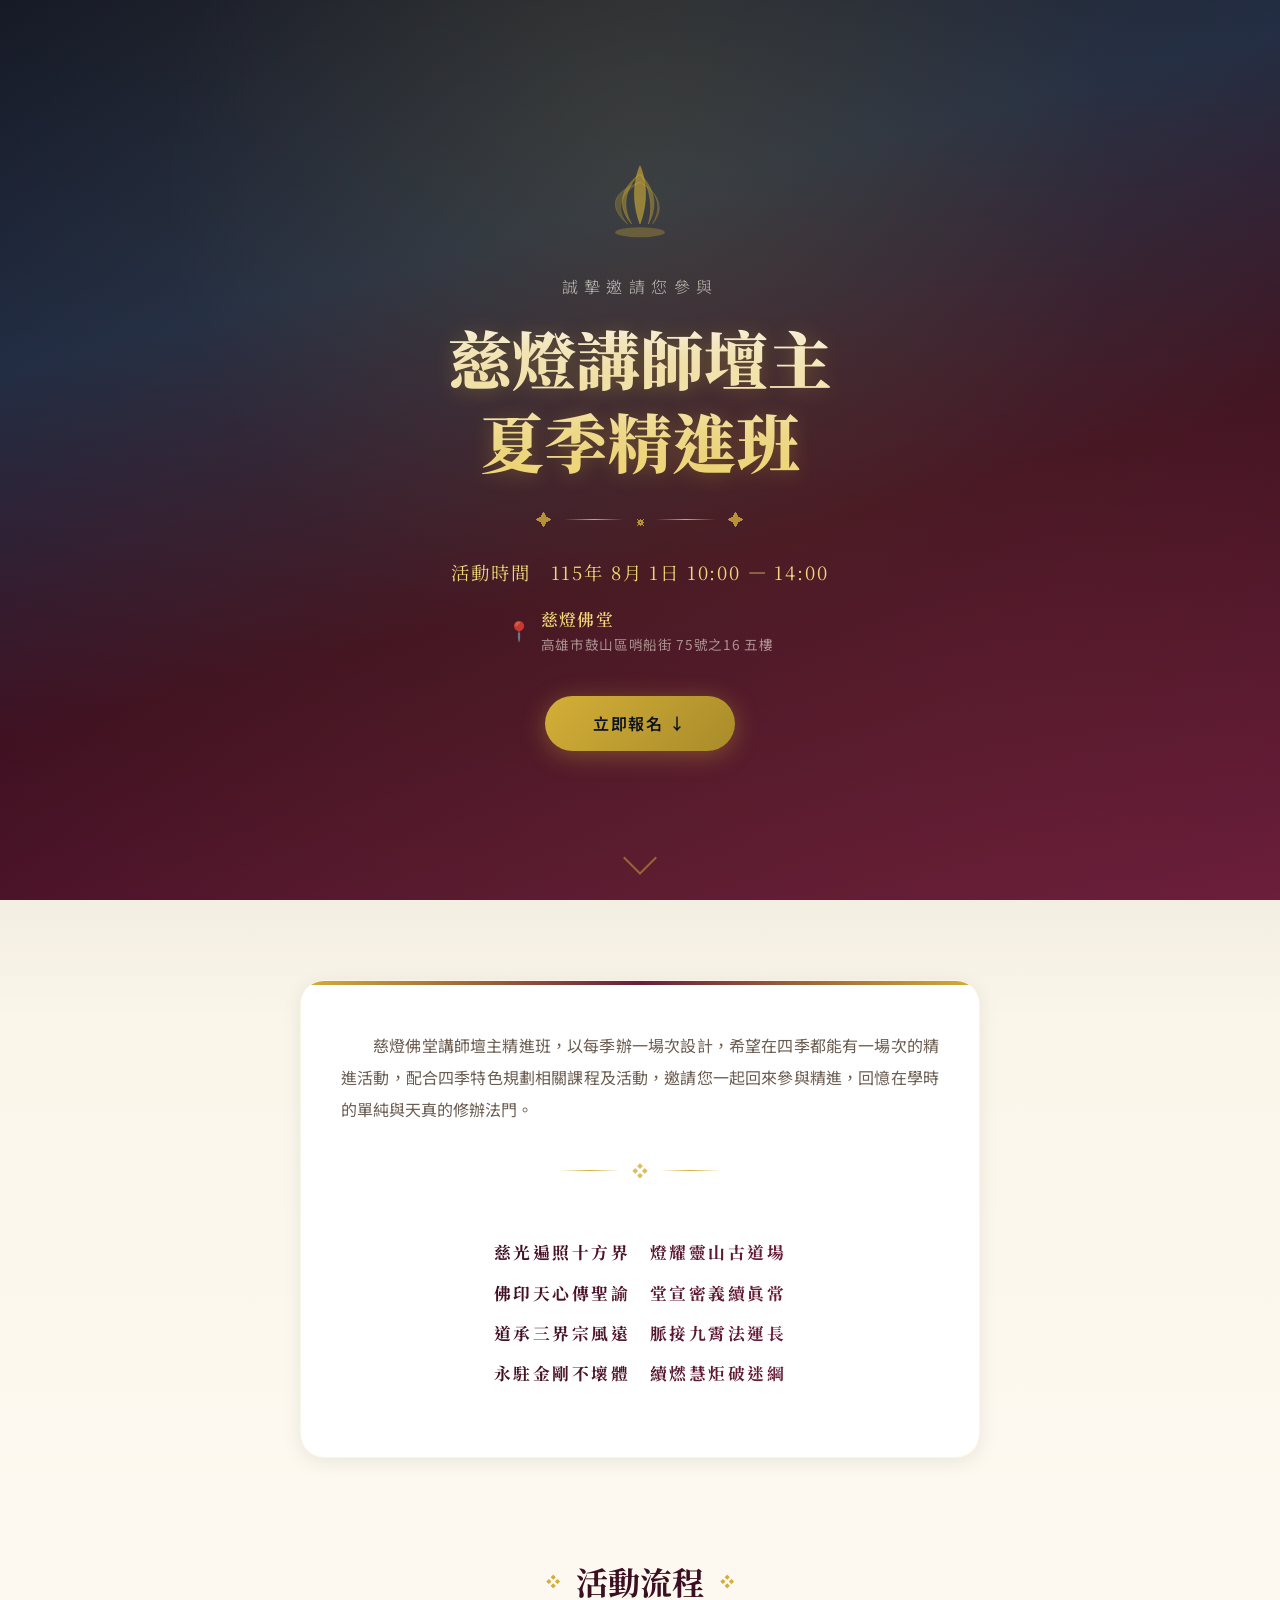
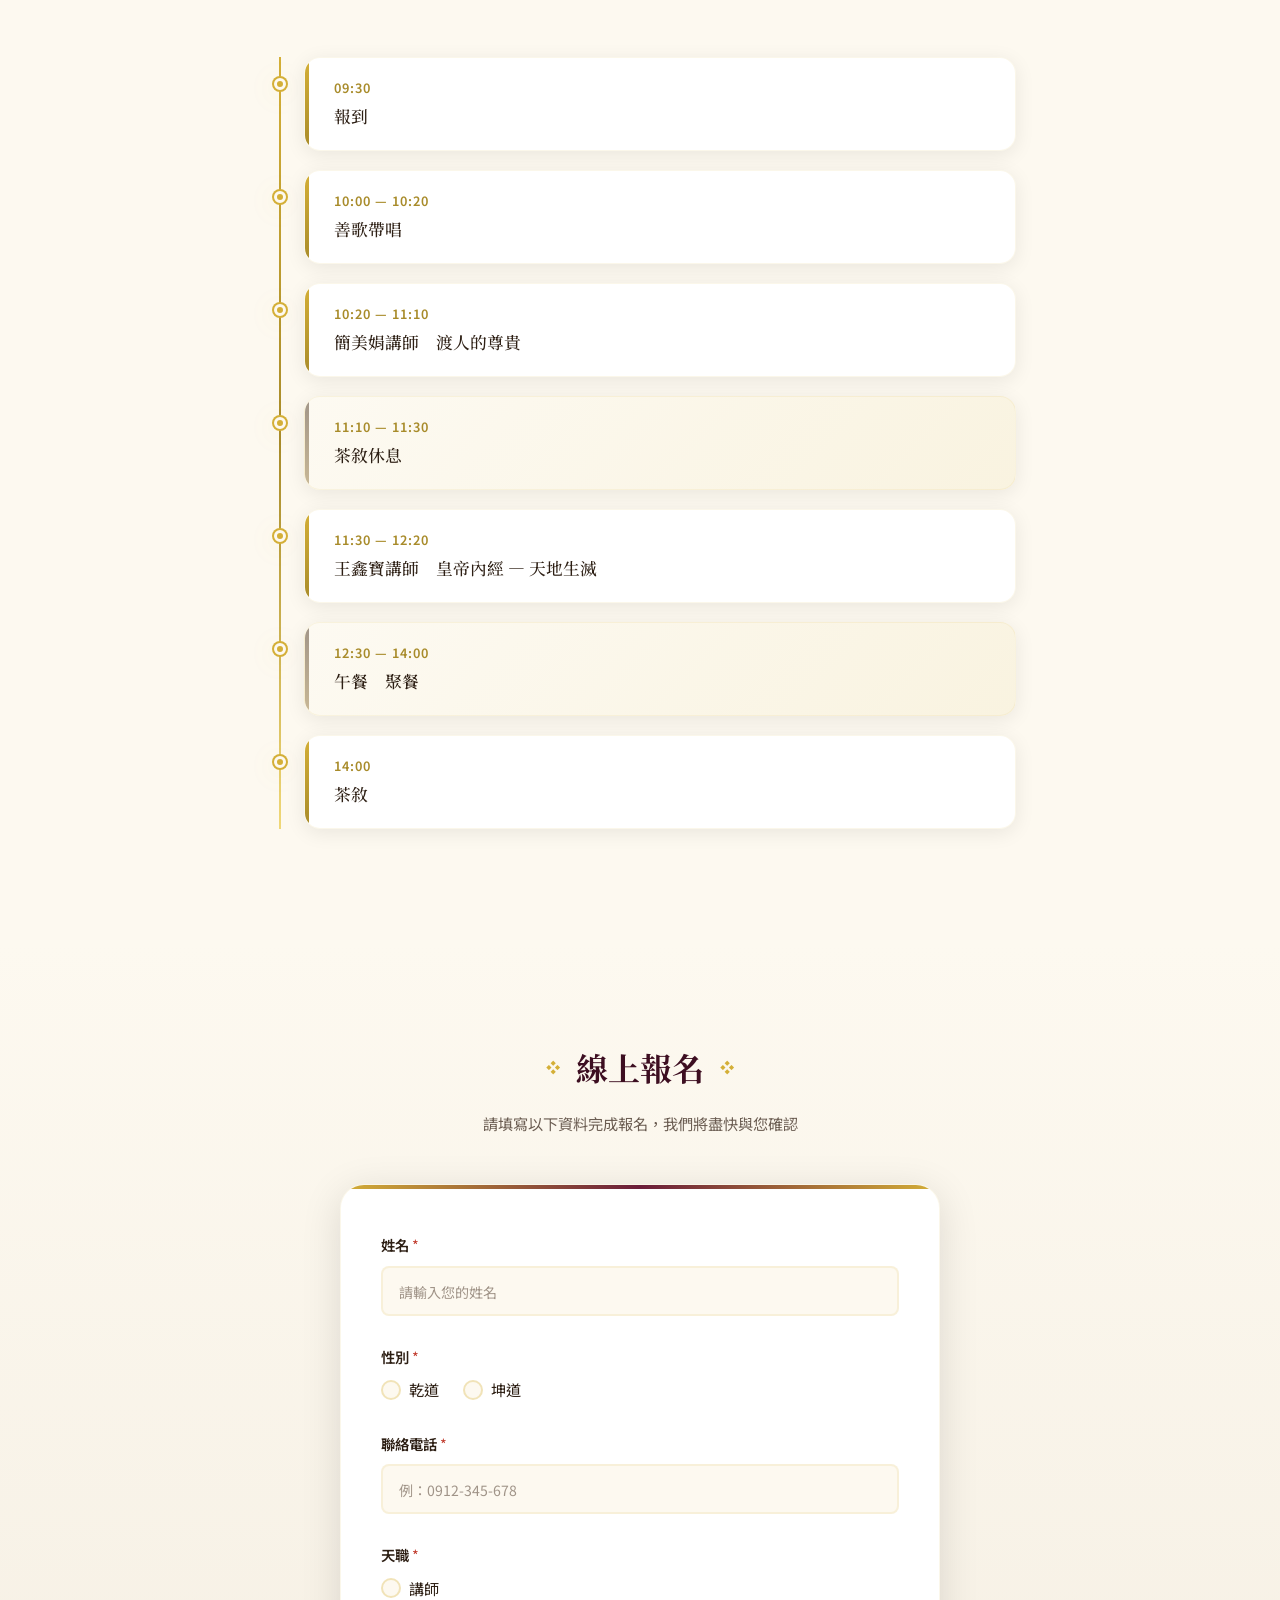
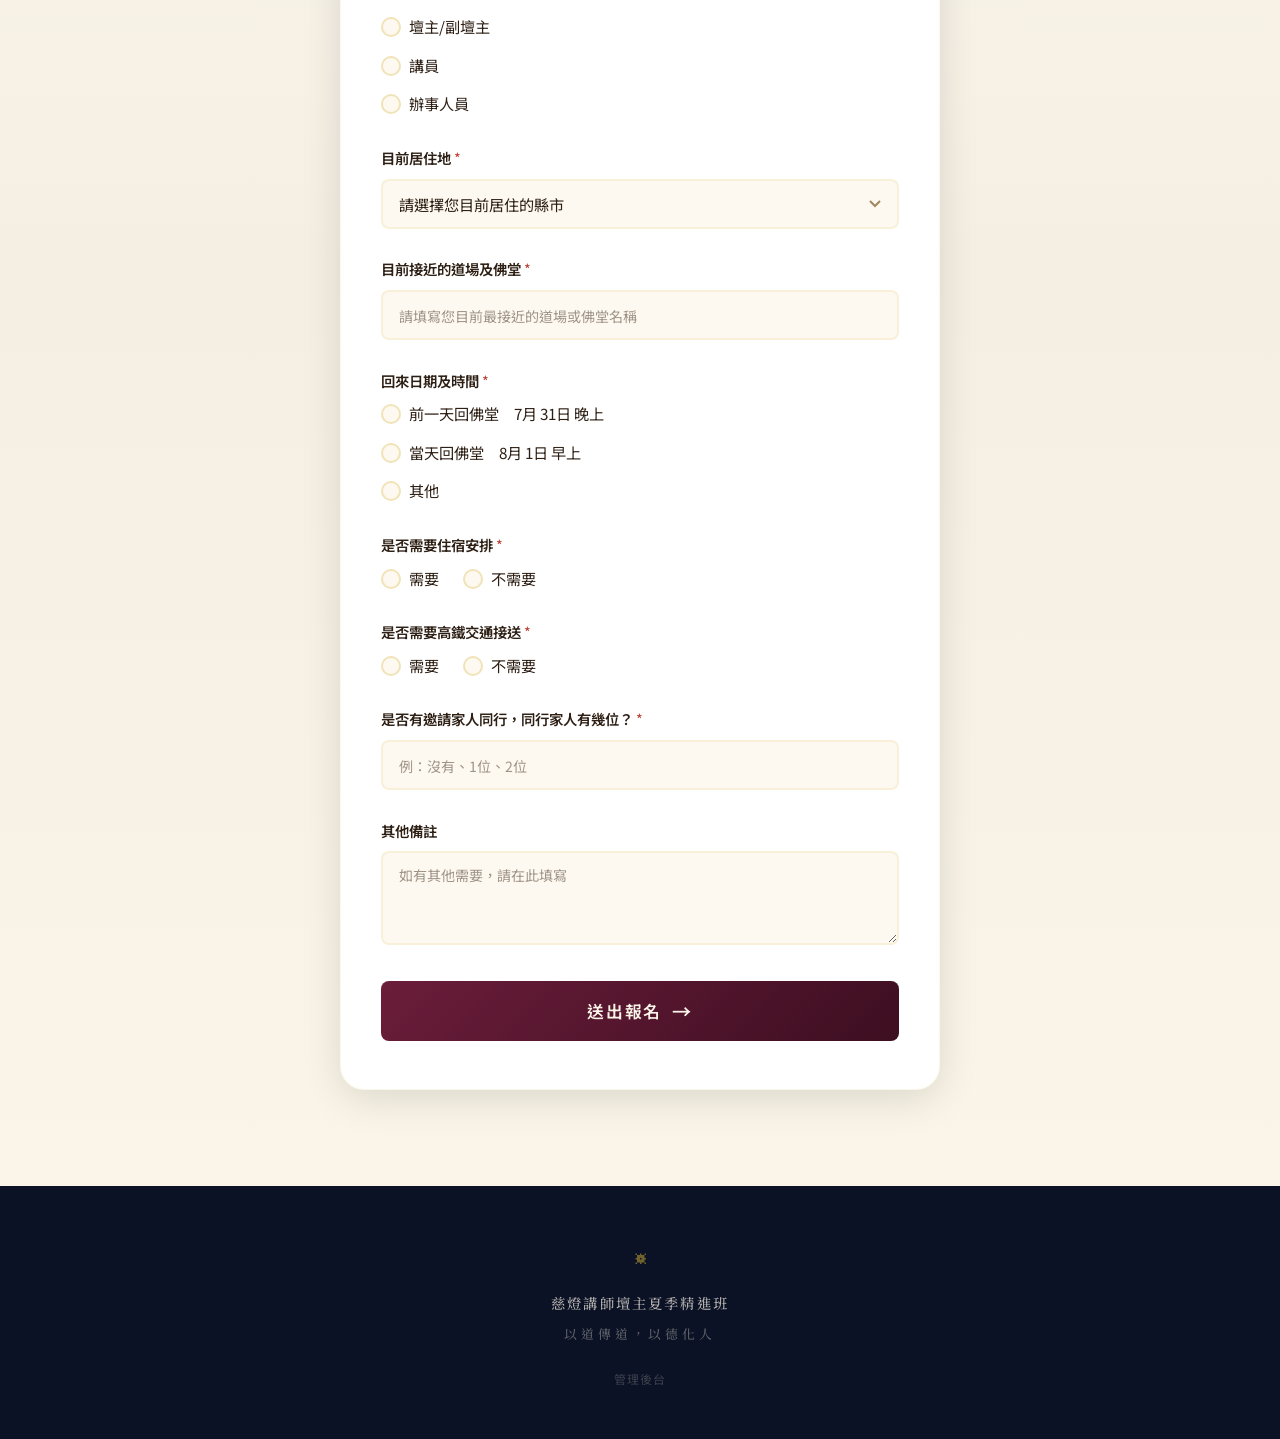
==== commit 92f0db85: "Update index.html" ====
--- a/index.html
+++ b/index.html
@@ -86,7 +86,7 @@
         <div class="timeline-item">
           <div class="timeline-marker"><div class="marker-dot"></div></div>
           <div class="timeline-card">
-            <div class="timeline-time">09:00</div>
+            <div class="timeline-time">09:30</div>
             <p class="timeline-desc">報到</p>
           </div>
         </div>
@@ -134,8 +134,8 @@
         <div class="timeline-item">
           <div class="timeline-marker"><div class="marker-dot"></div></div>
           <div class="timeline-card">
-            <div class="timeline-time">14:00 —</div>
-            <p class="timeline-desc">餐後交流分組茶敘</p>
+            <div class="timeline-time">14:00</div>
+            <p class="timeline-desc">茶敘</p>
           </div>
         </div>
       </div>
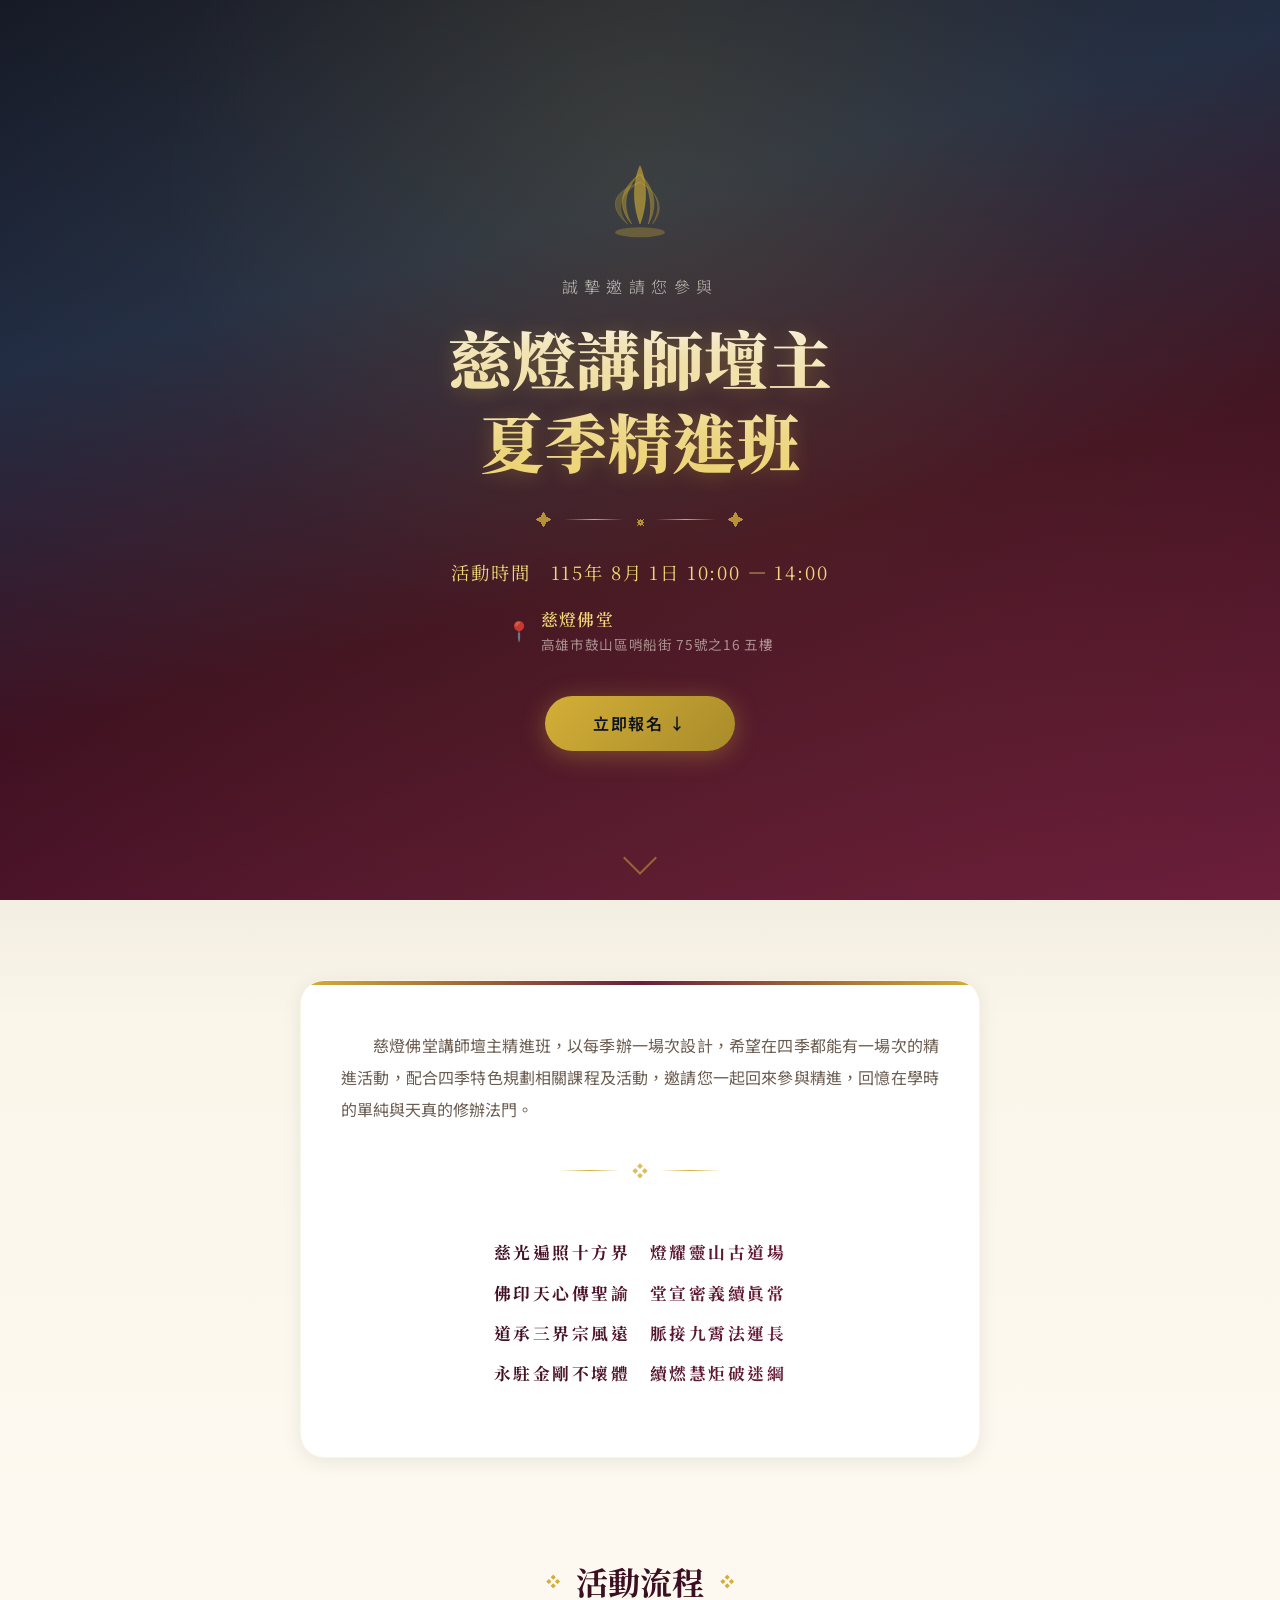
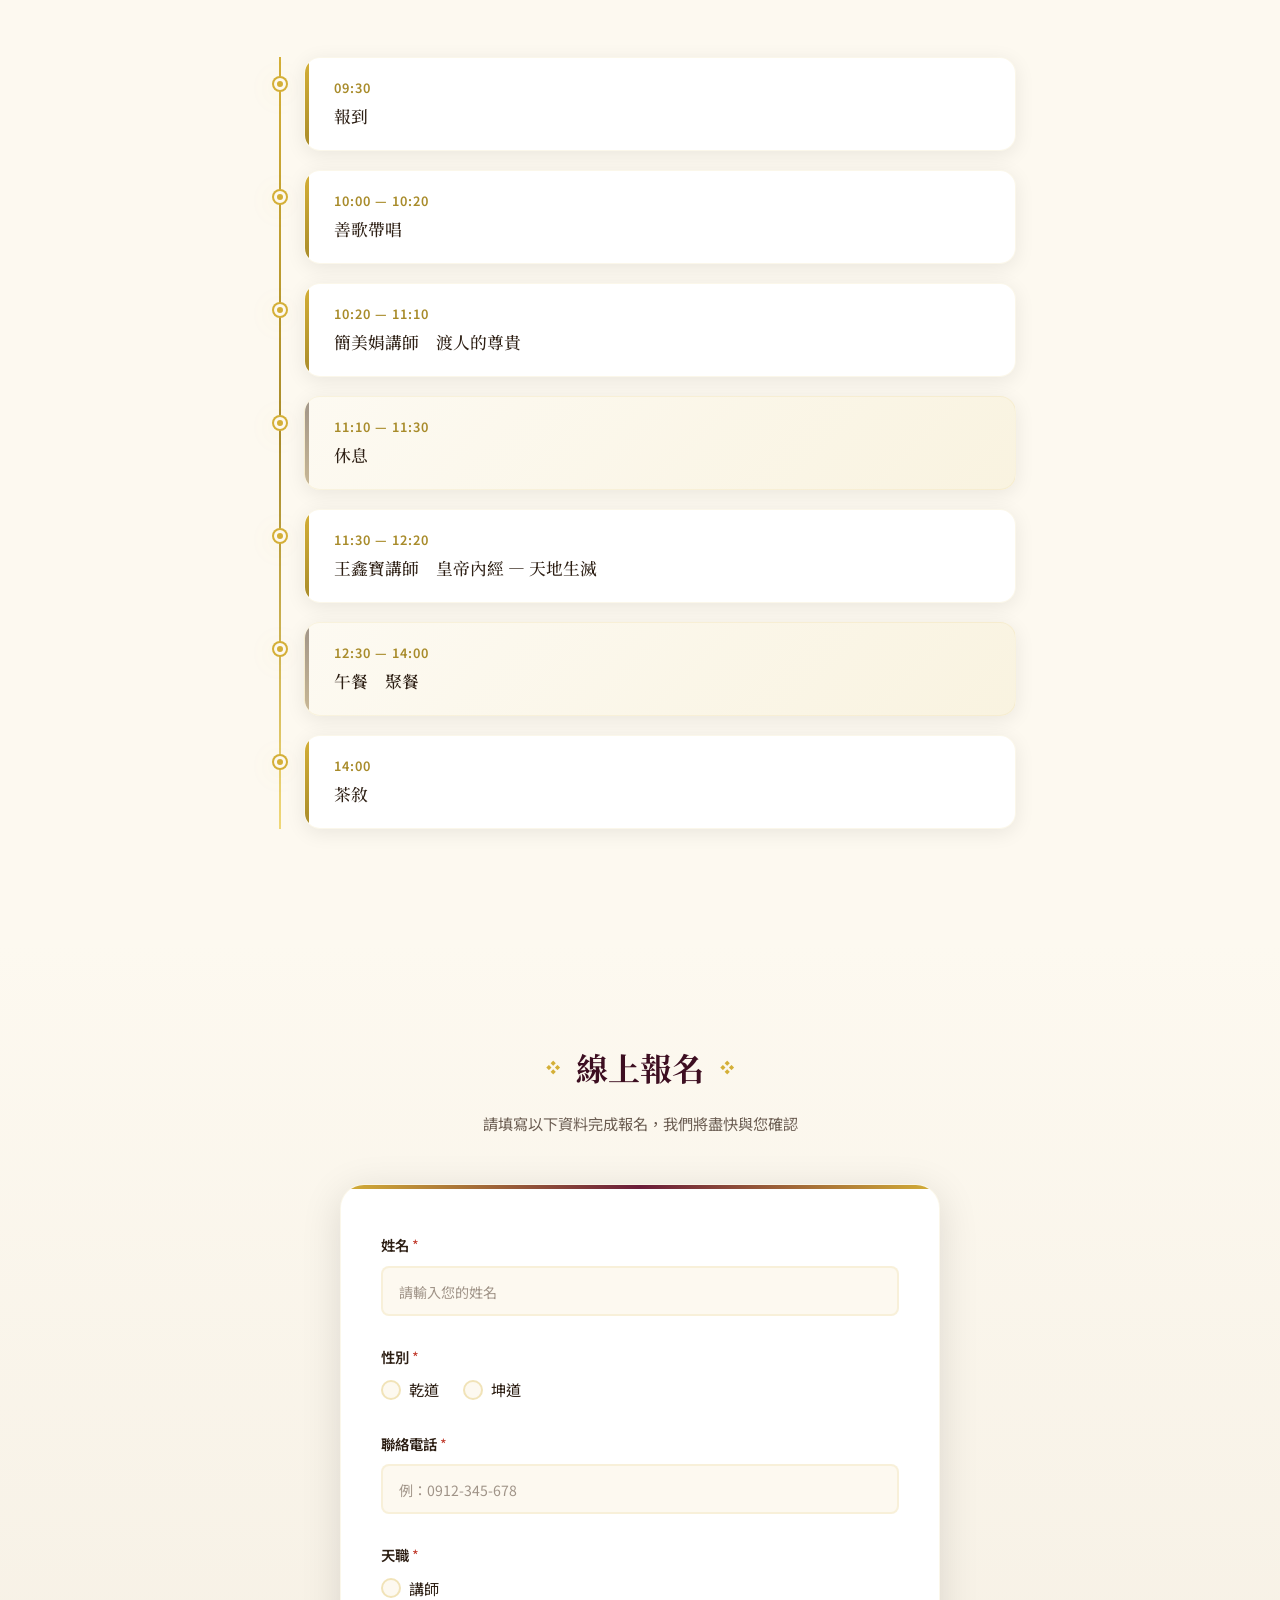
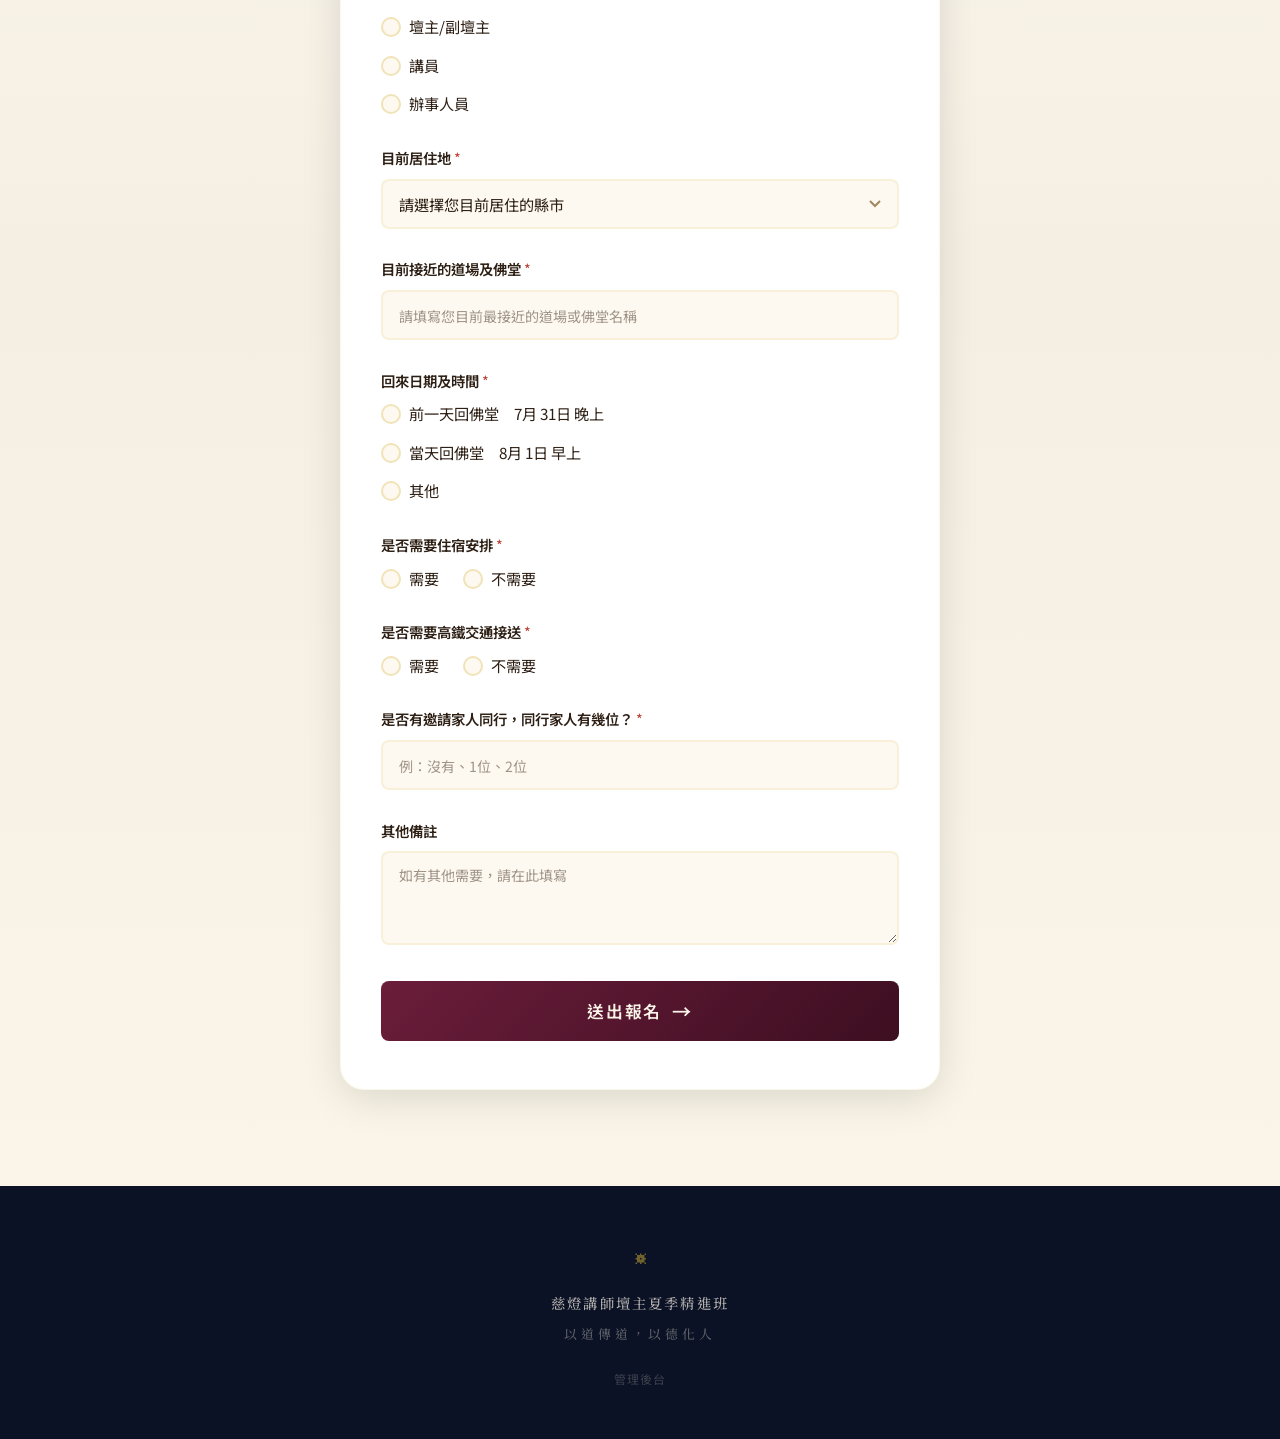
==== commit beccccfc: "Update timeline description from '茶敘休息' to '休息'" ====
--- a/index.html
+++ b/index.html
@@ -111,7 +111,7 @@
           <div class="timeline-marker"><div class="marker-dot"></div></div>
           <div class="timeline-card card-break">
             <div class="timeline-time">11:10 — 11:30</div>
-            <p class="timeline-desc">茶敘休息</p>
+            <p class="timeline-desc">休息</p>
           </div>
         </div>
 
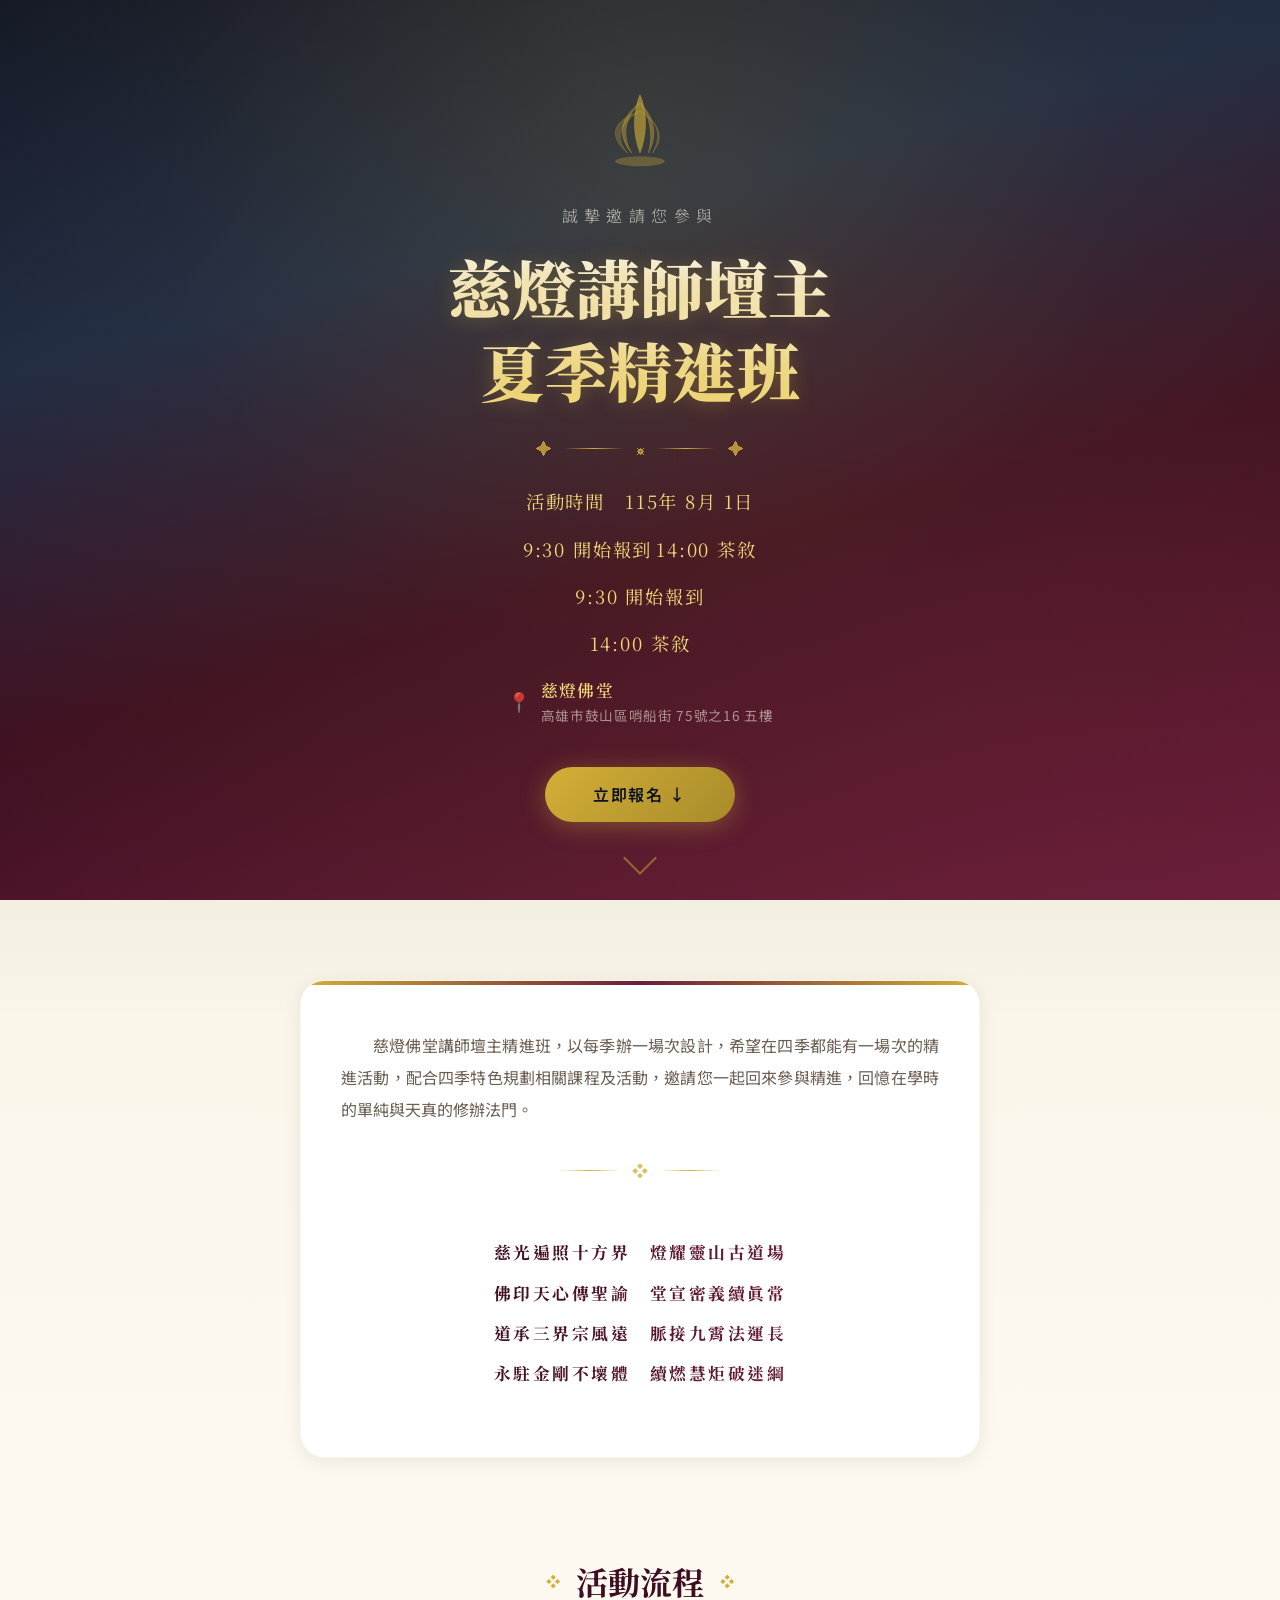
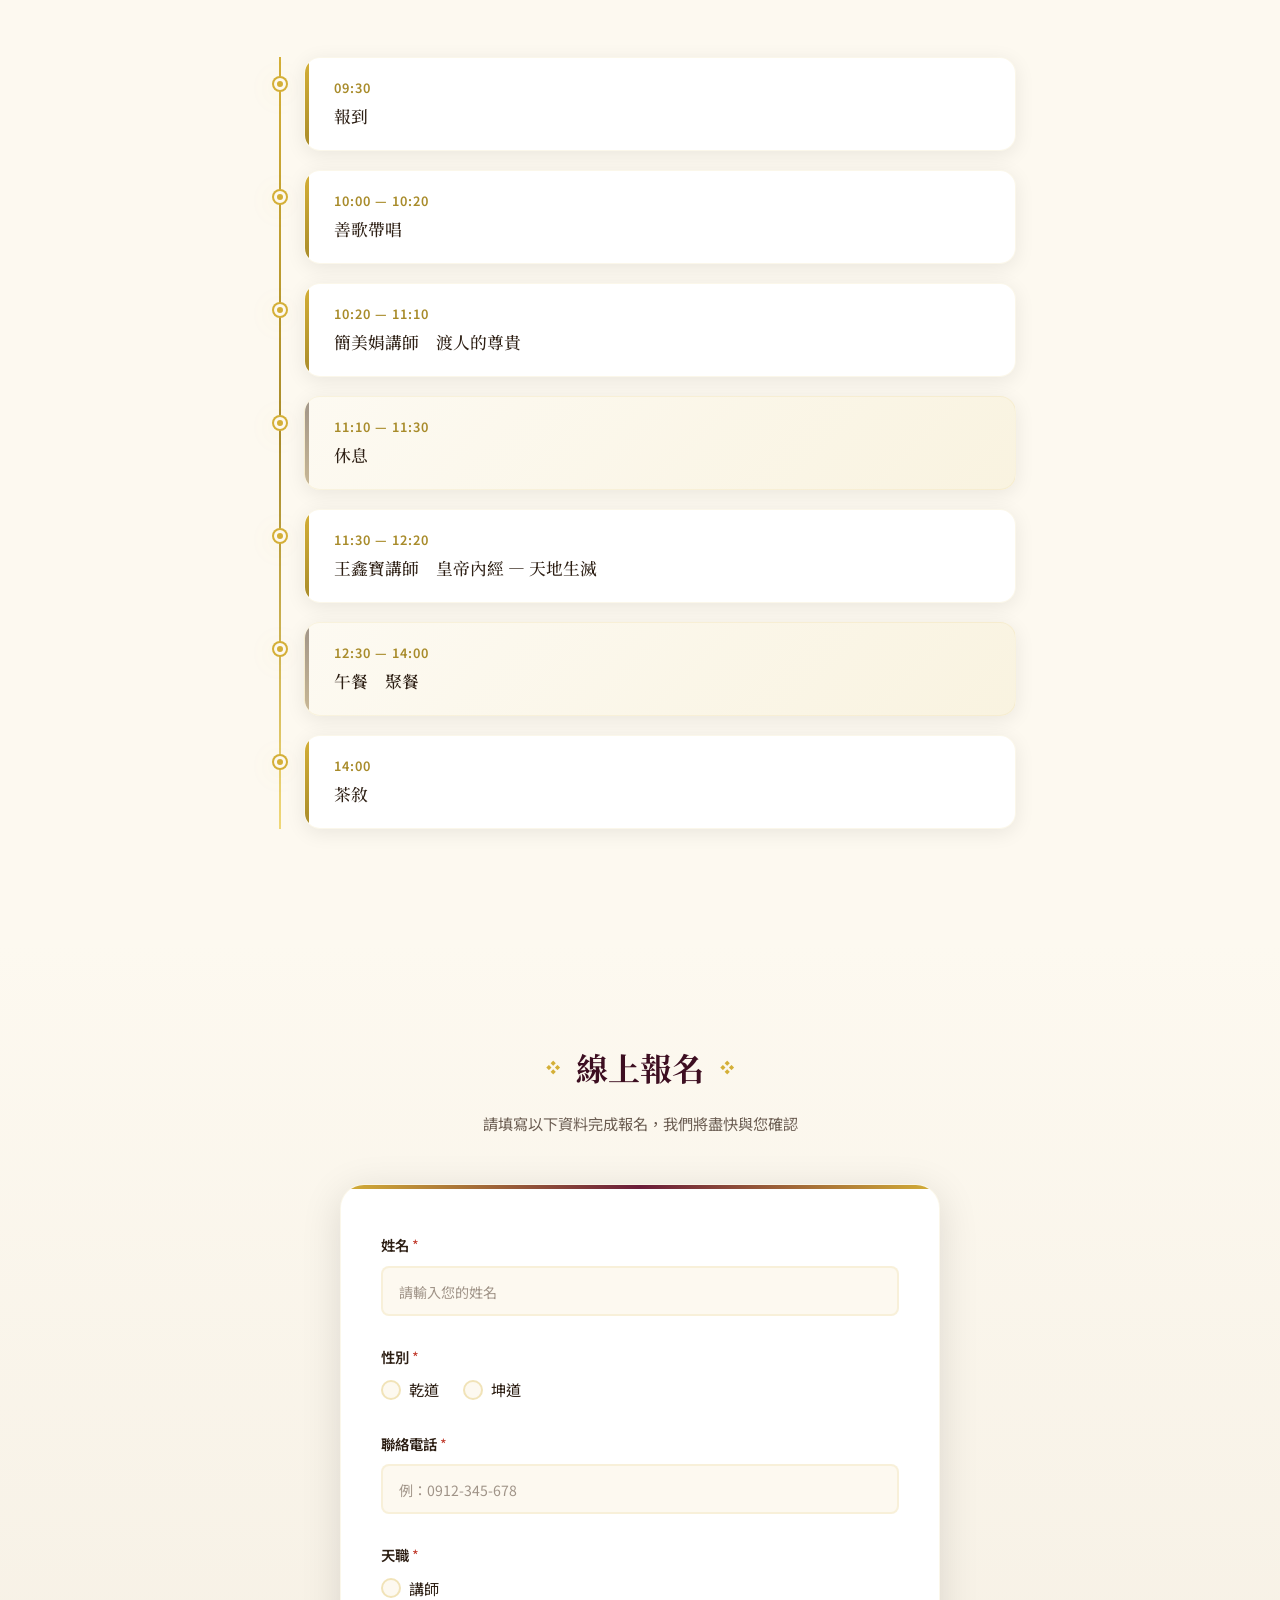
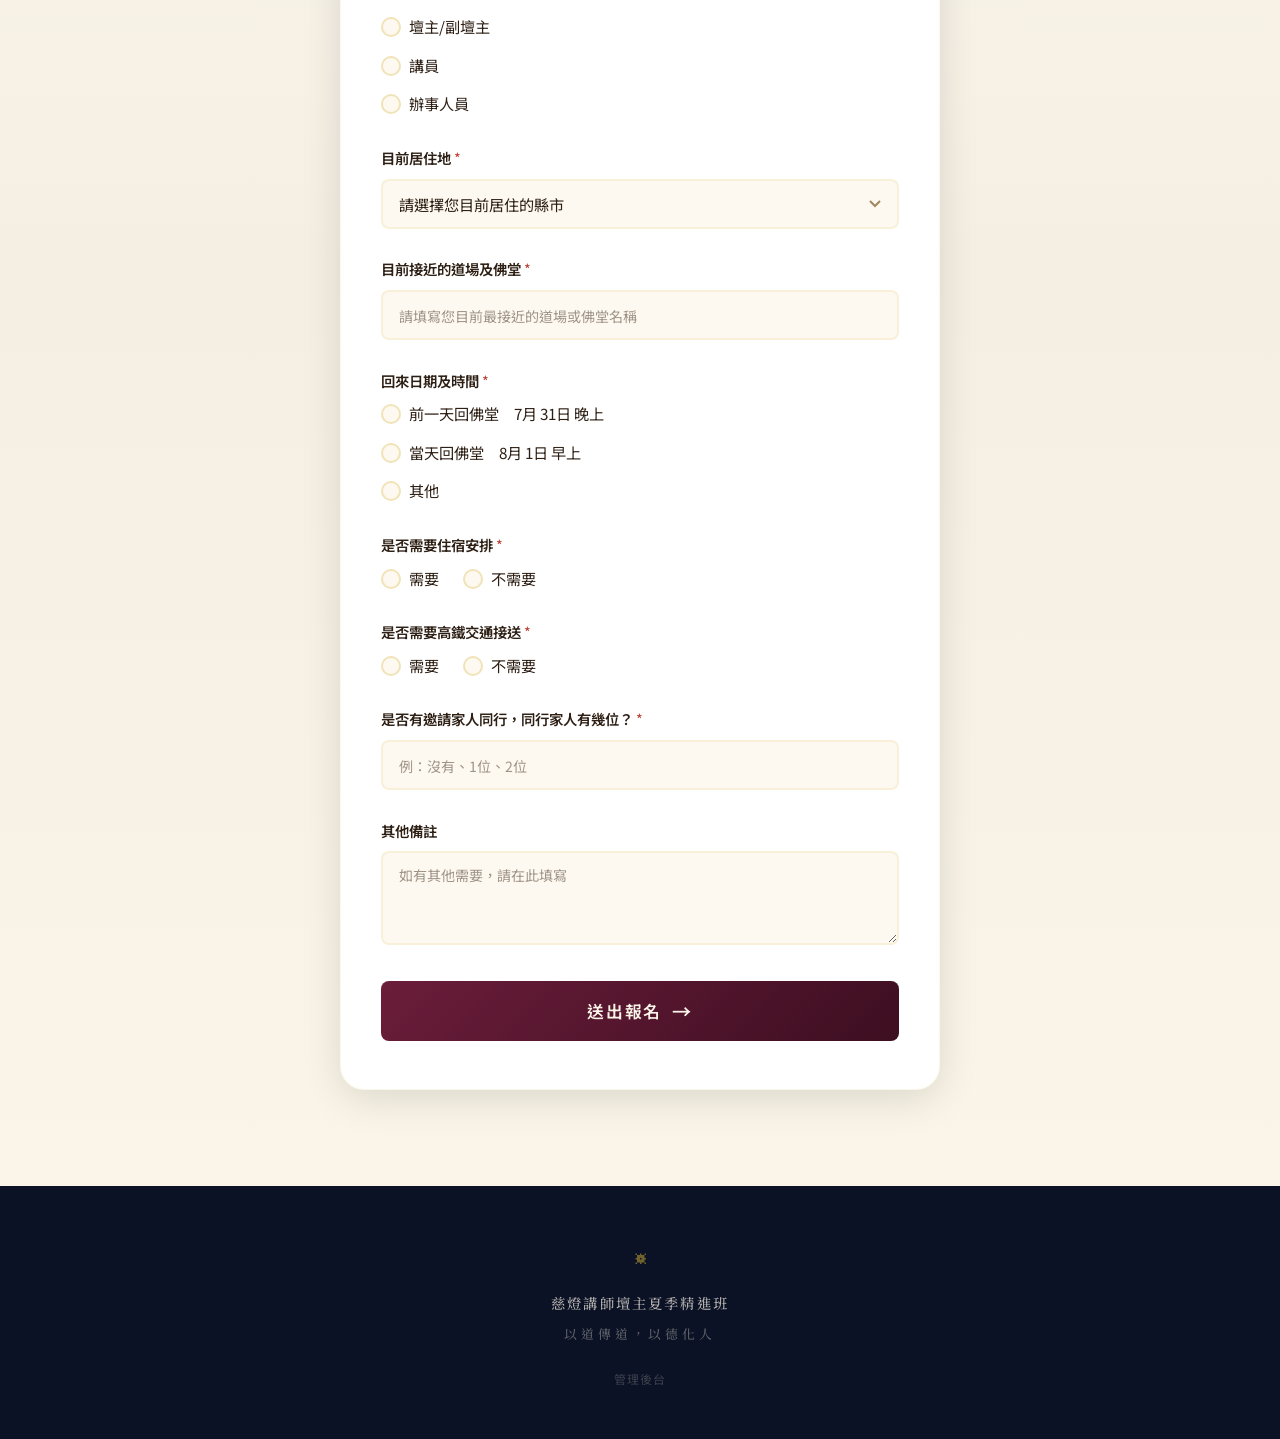
==== commit c5f0bb67: "Update index.html" ====
--- a/index.html
+++ b/index.html
@@ -37,7 +37,11 @@
         <span class="divider-line"></span>
         <span class="divider-ornament">✦</span>
       </div>
-      <p class="hero-time animate-fade-up delay-3">活動時間　115年 8月 1日 10:00 — 14:00</p>
+      <p class="hero-time animate-fade-up delay-3">活動時間　115年 8月 1日</p>
+      <p class="hero-time animate-fade-up delay-3" style="display: inline-block; white-space: nowrap;">9:30 開始報到</p>
+      <p class="hero-time animate-fade-up delay-3" style="display: inline-block; white-space: nowrap;">14:00 茶敘</p>
+      <p class="hero-time animate-fade-up delay-3">9:30 開始報到</p>
+      <p class="hero-time animate-fade-up delay-3">14:00 茶敘</p>
       <div class="hero-location animate-fade-up delay-3">
         <span class="location-icon">📍</span>
         <div class="location-text">
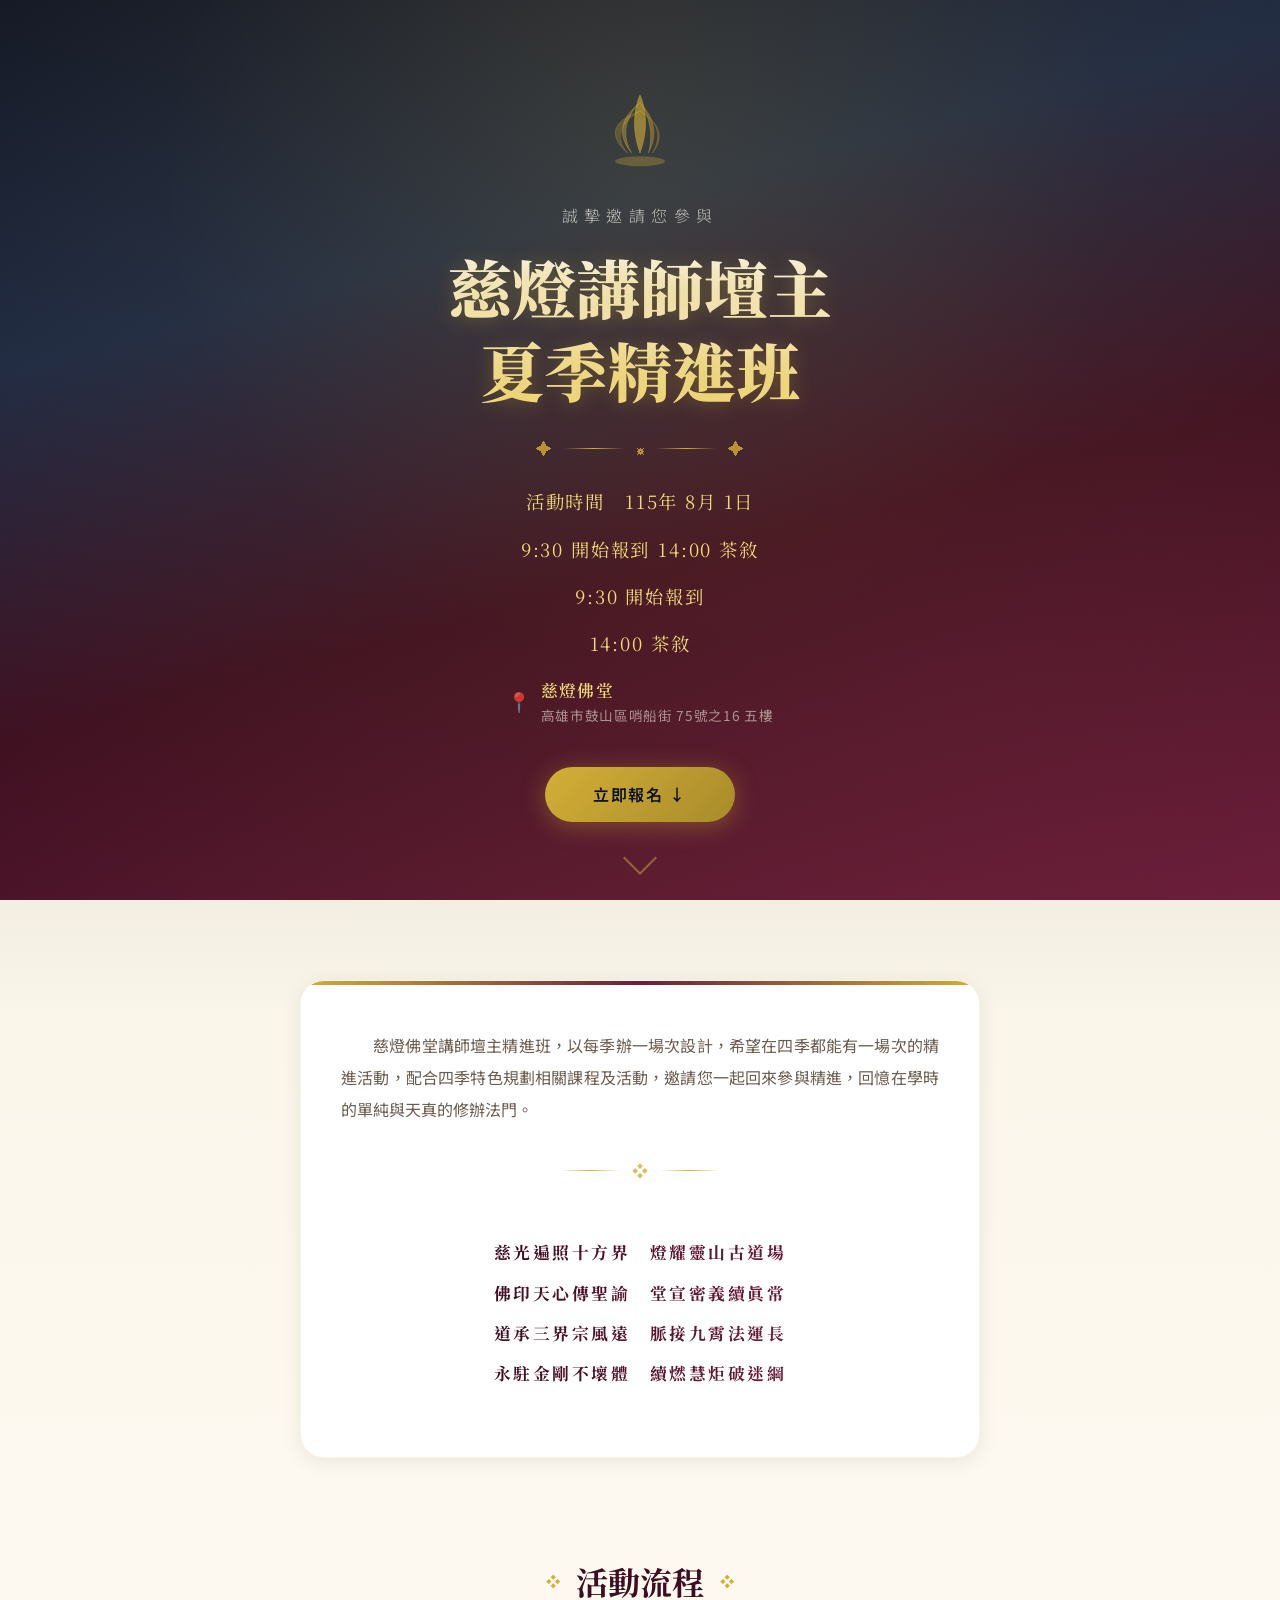
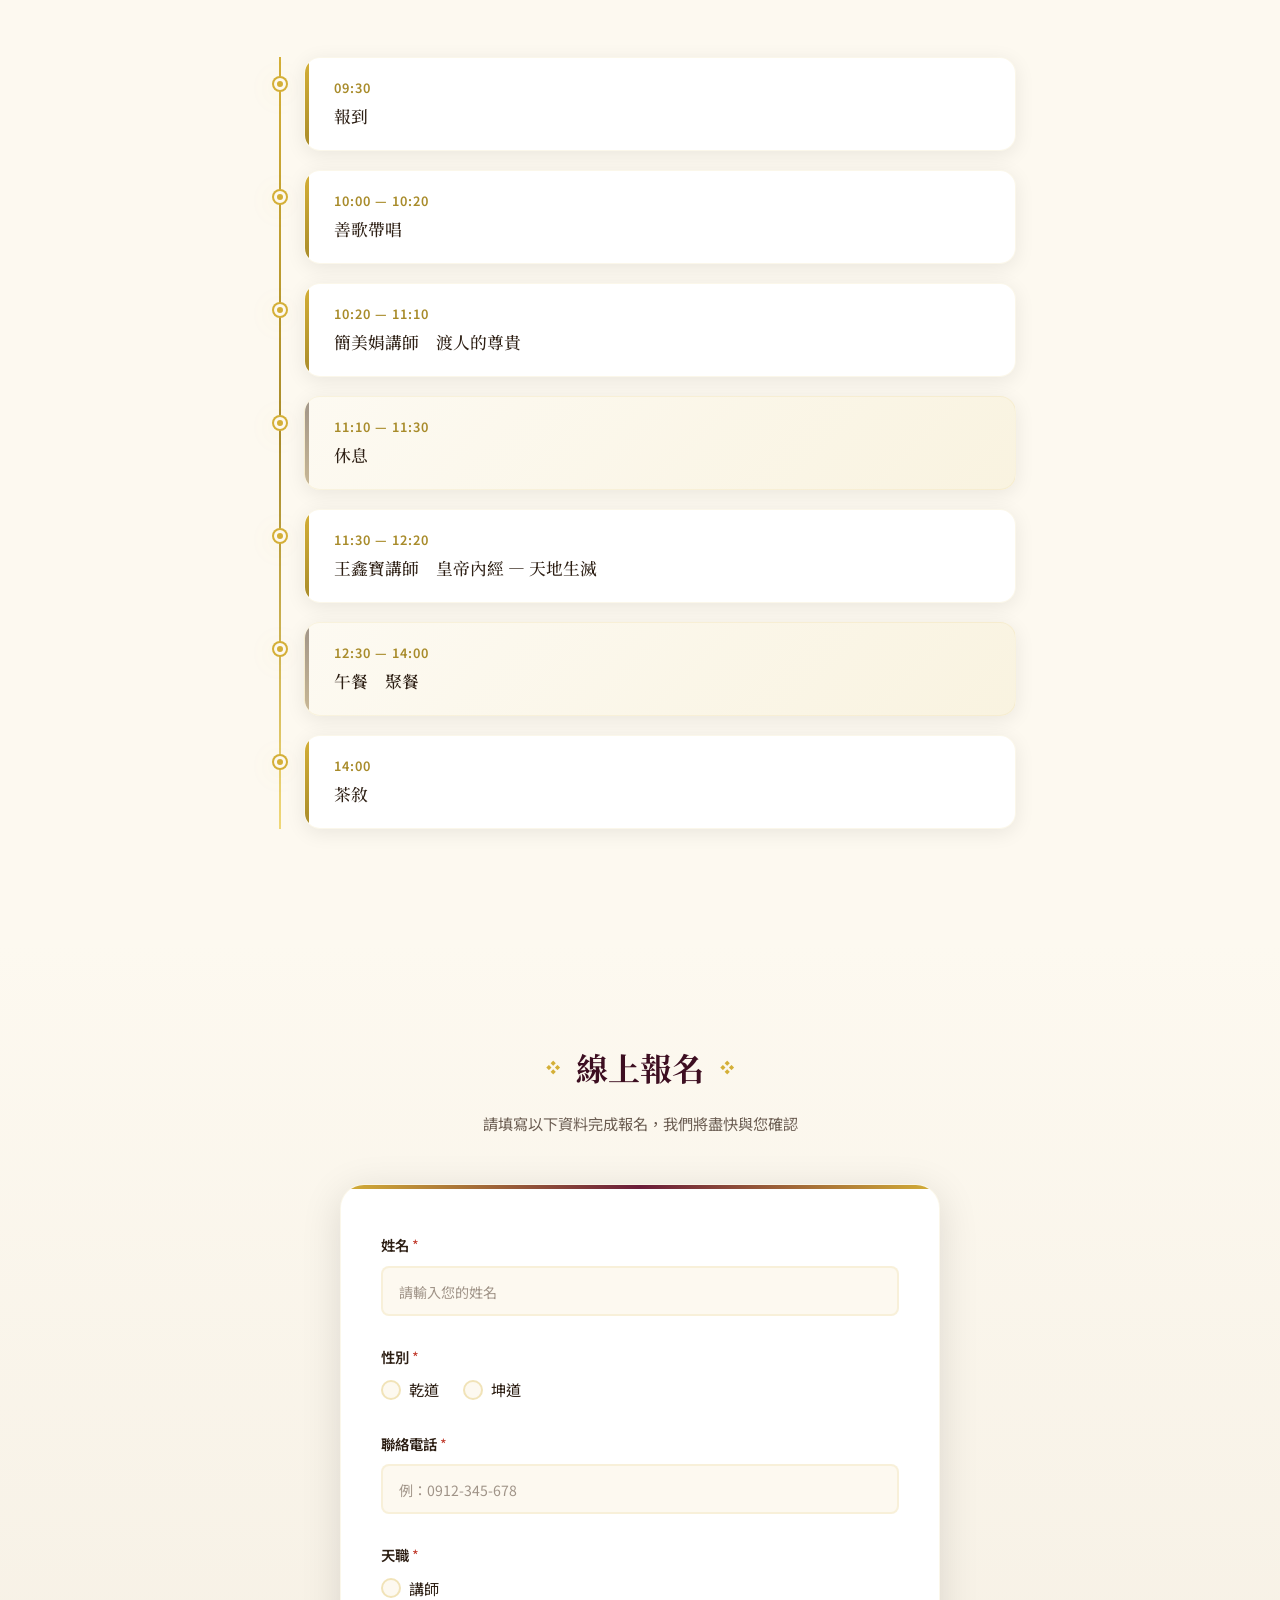
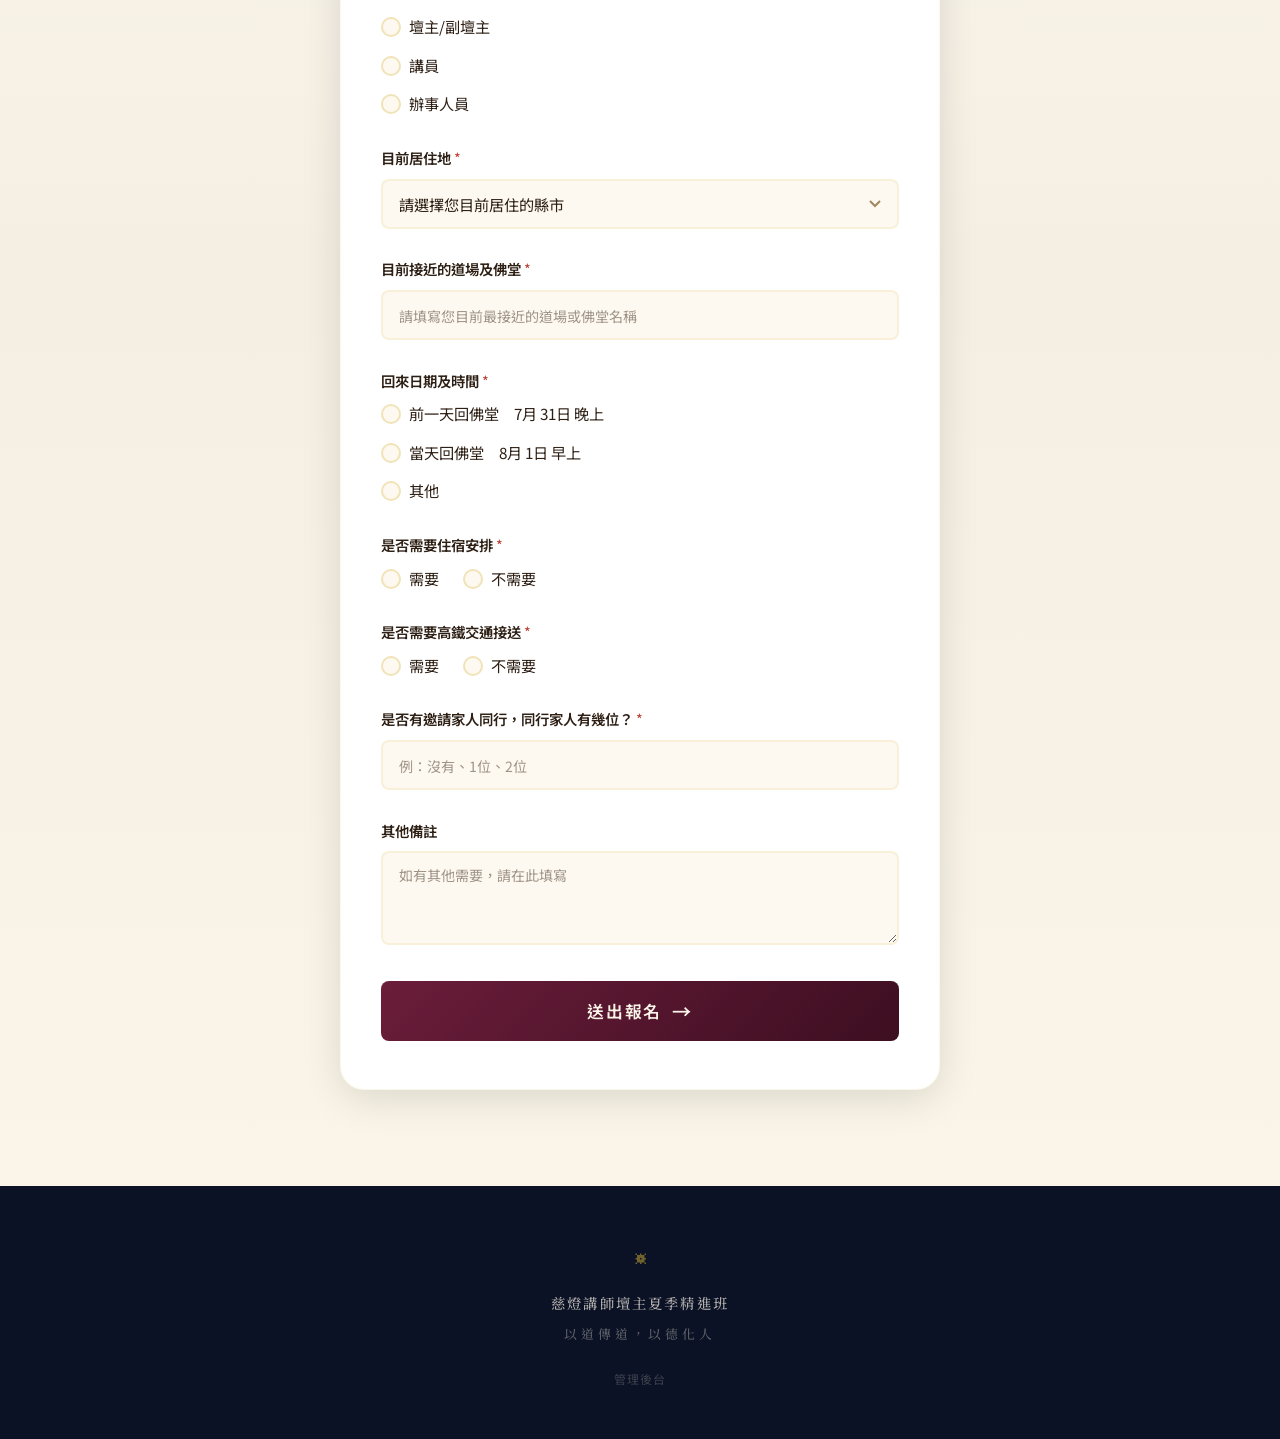
==== commit 8c6ef831: "Update index.html" ====
--- a/index.html
+++ b/index.html
@@ -39,6 +39,7 @@
       </div>
       <p class="hero-time animate-fade-up delay-3">活動時間　115年 8月 1日</p>
       <p class="hero-time animate-fade-up delay-3" style="display: inline-block; white-space: nowrap;">9:30 開始報到</p>
+      <p class="hero-time animate-fade-up delay-3" style="display: inline-block; white-space: nowrap;">    </p>
       <p class="hero-time animate-fade-up delay-3" style="display: inline-block; white-space: nowrap;">14:00 茶敘</p>
       <p class="hero-time animate-fade-up delay-3">9:30 開始報到</p>
       <p class="hero-time animate-fade-up delay-3">14:00 茶敘</p>
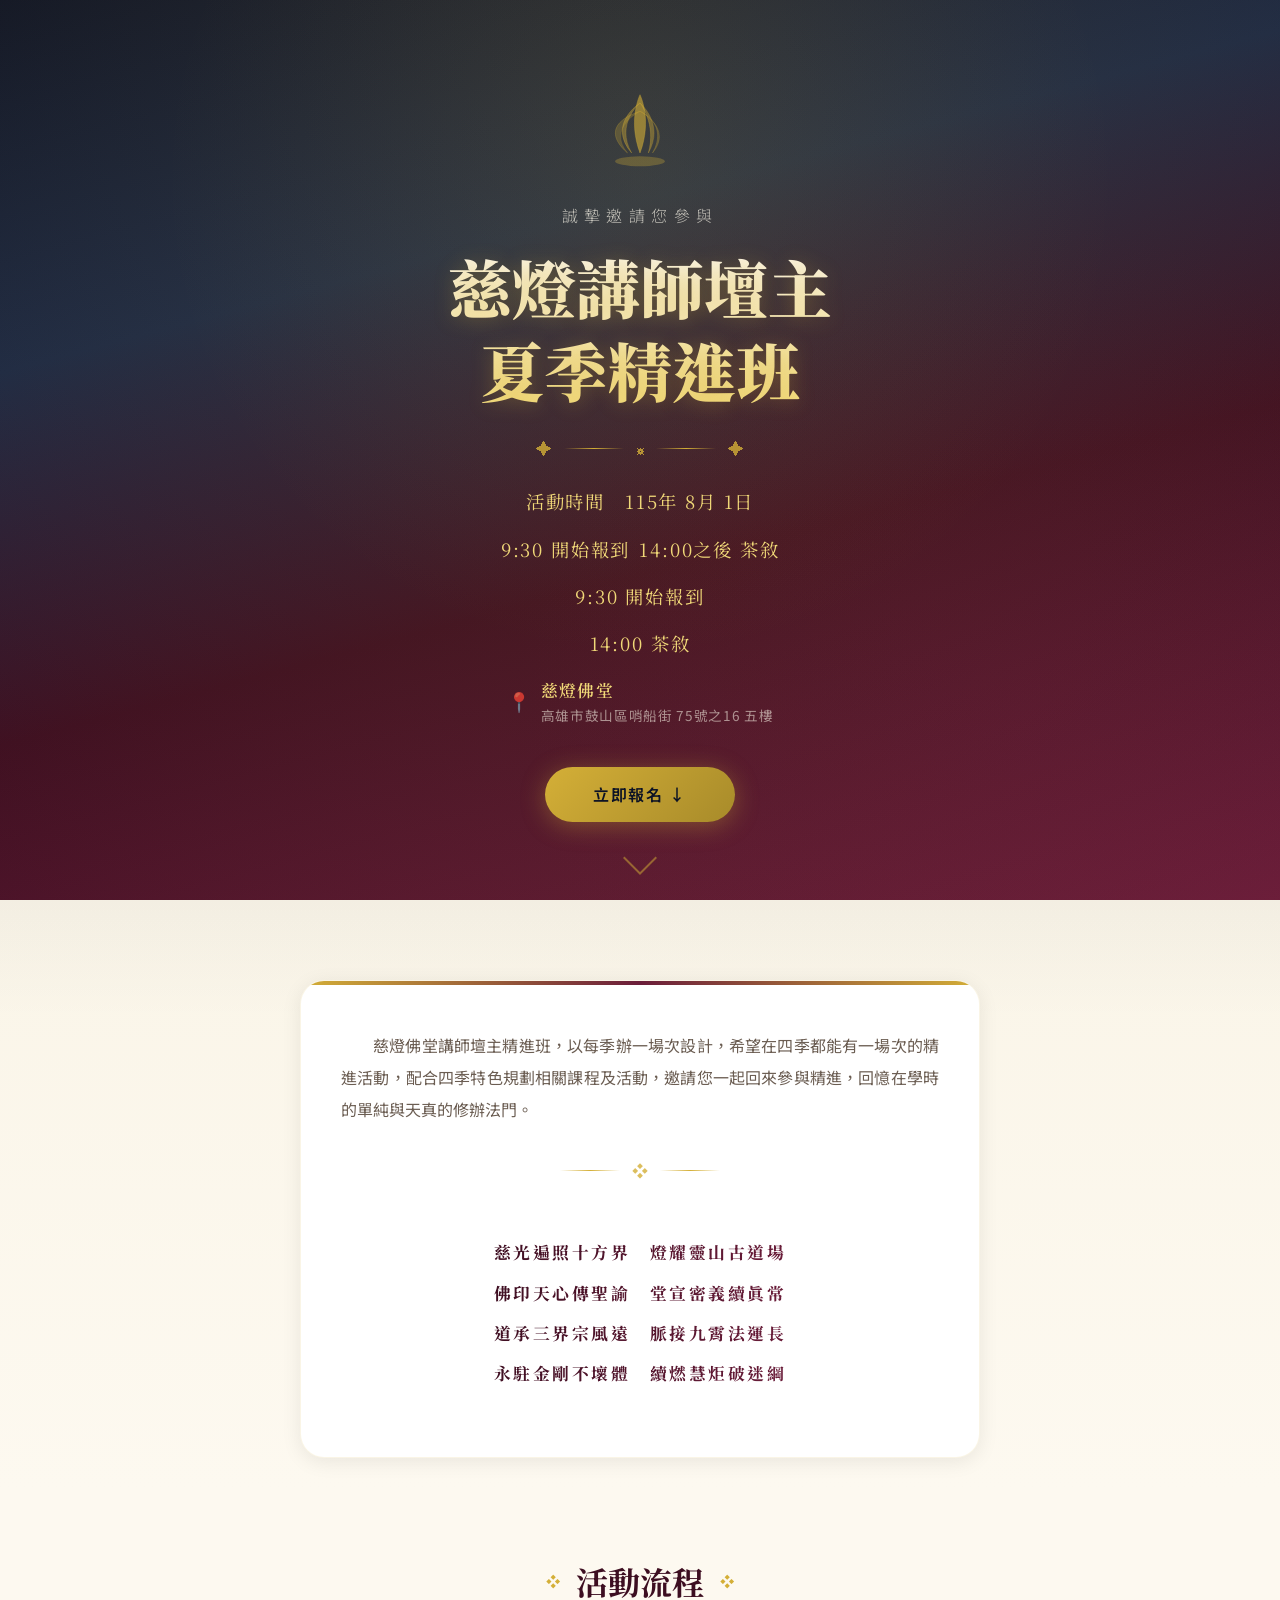
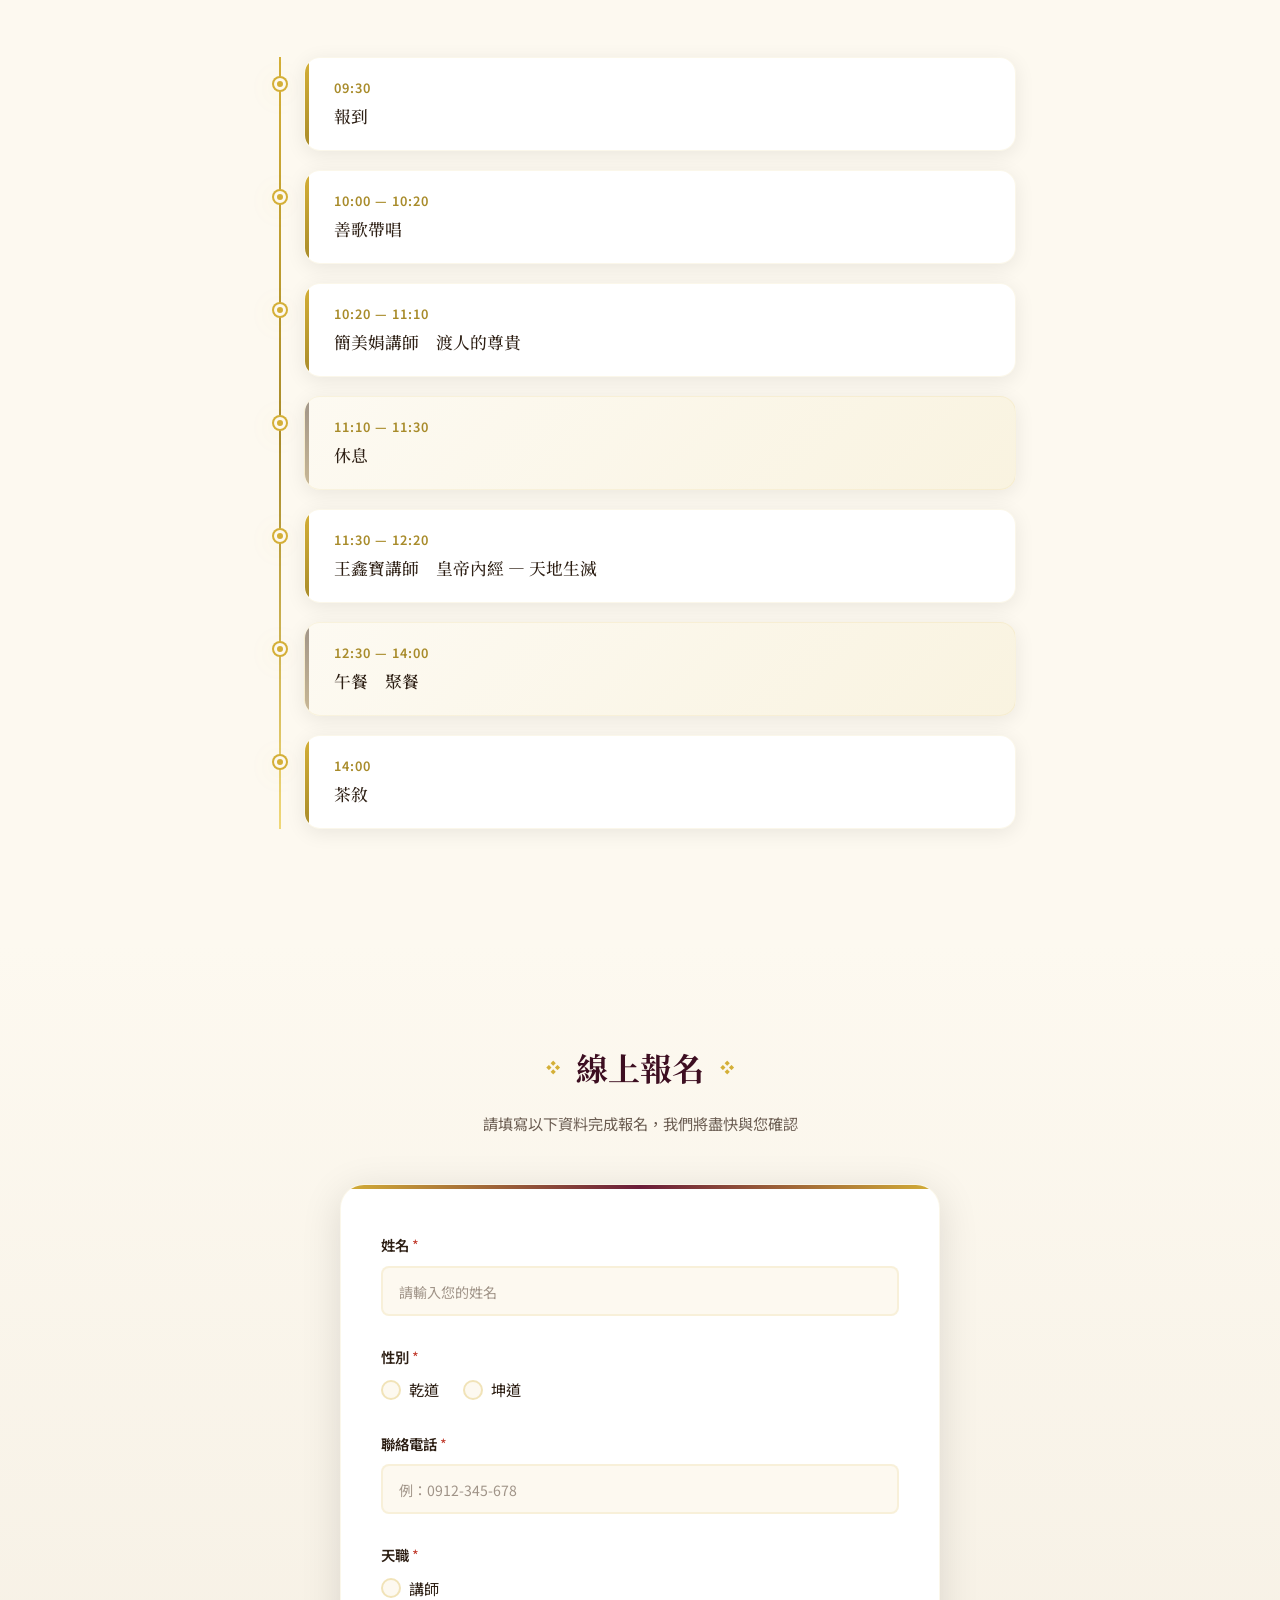
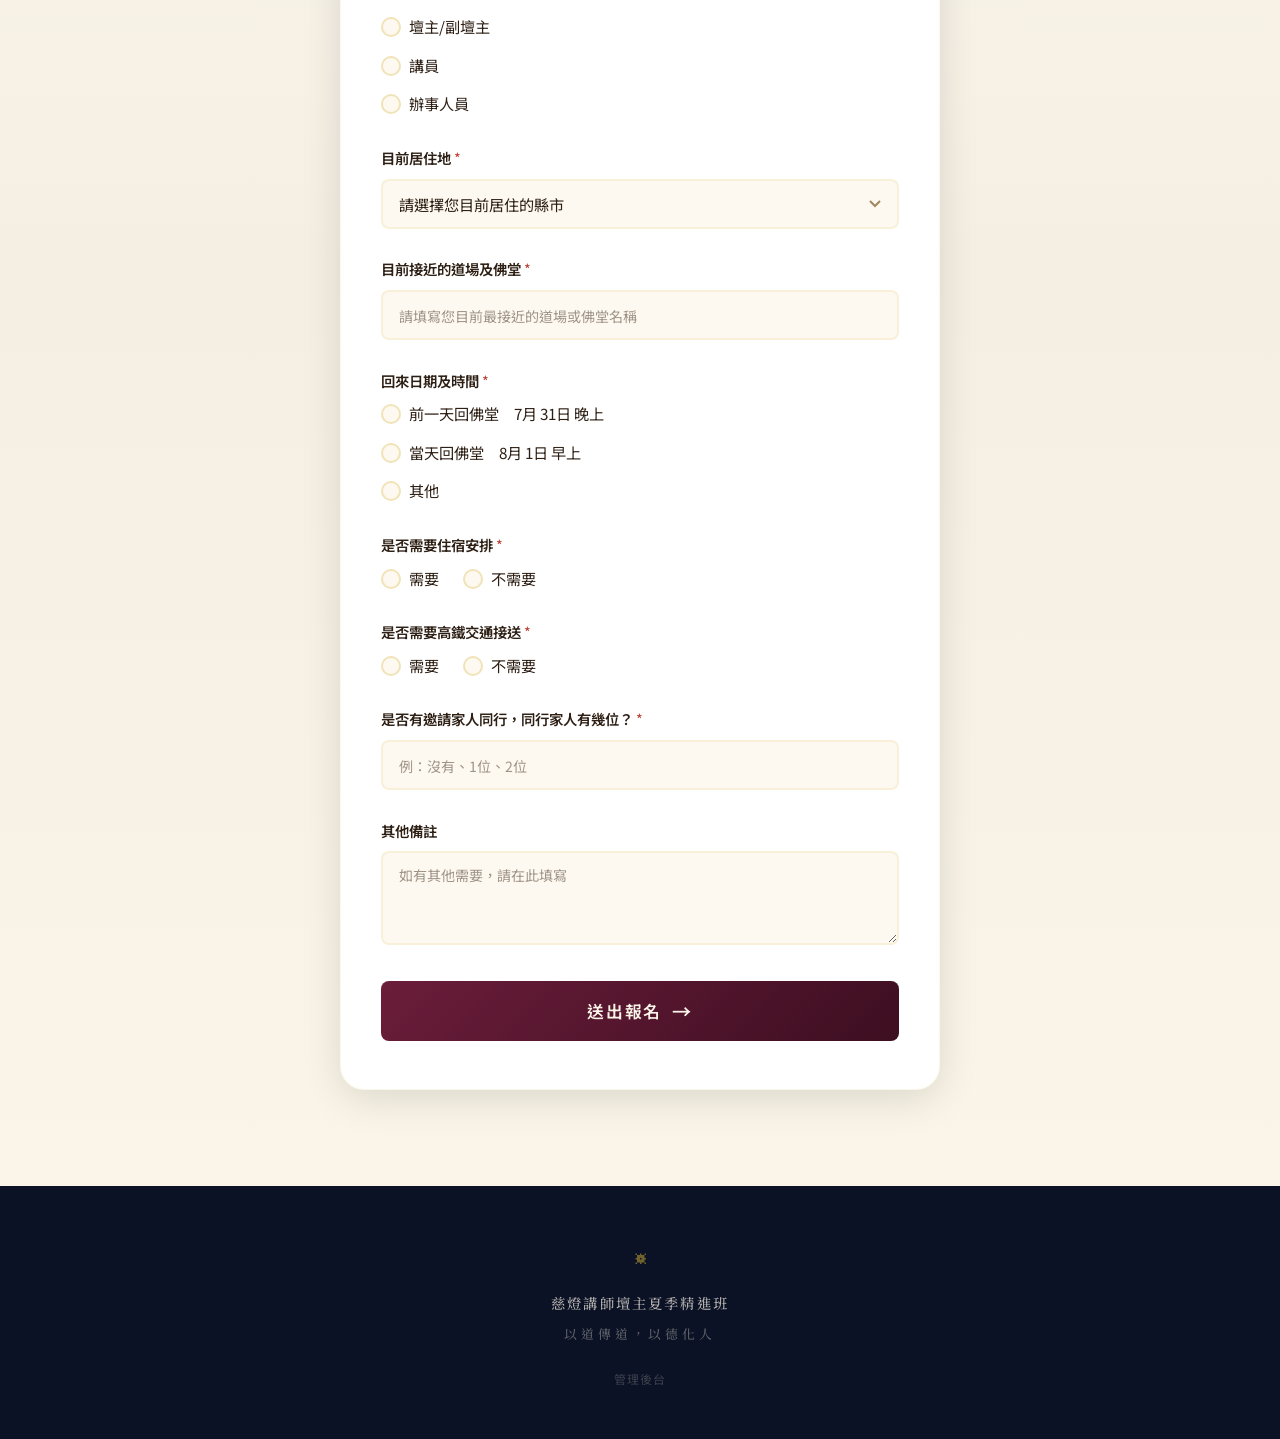
==== commit 461c648f: "Update index.html" ====
--- a/index.html
+++ b/index.html
@@ -40,7 +40,7 @@
       <p class="hero-time animate-fade-up delay-3">活動時間　115年 8月 1日</p>
       <p class="hero-time animate-fade-up delay-3" style="display: inline-block; white-space: nowrap;">9:30 開始報到</p>
       <p class="hero-time animate-fade-up delay-3" style="display: inline-block; white-space: nowrap;">    </p>
-      <p class="hero-time animate-fade-up delay-3" style="display: inline-block; white-space: nowrap;">14:00 茶敘</p>
+      <p class="hero-time animate-fade-up delay-3" style="display: inline-block; white-space: nowrap;">14:00之後 茶敘</p>
       <p class="hero-time animate-fade-up delay-3">9:30 開始報到</p>
       <p class="hero-time animate-fade-up delay-3">14:00 茶敘</p>
       <div class="hero-location animate-fade-up delay-3">
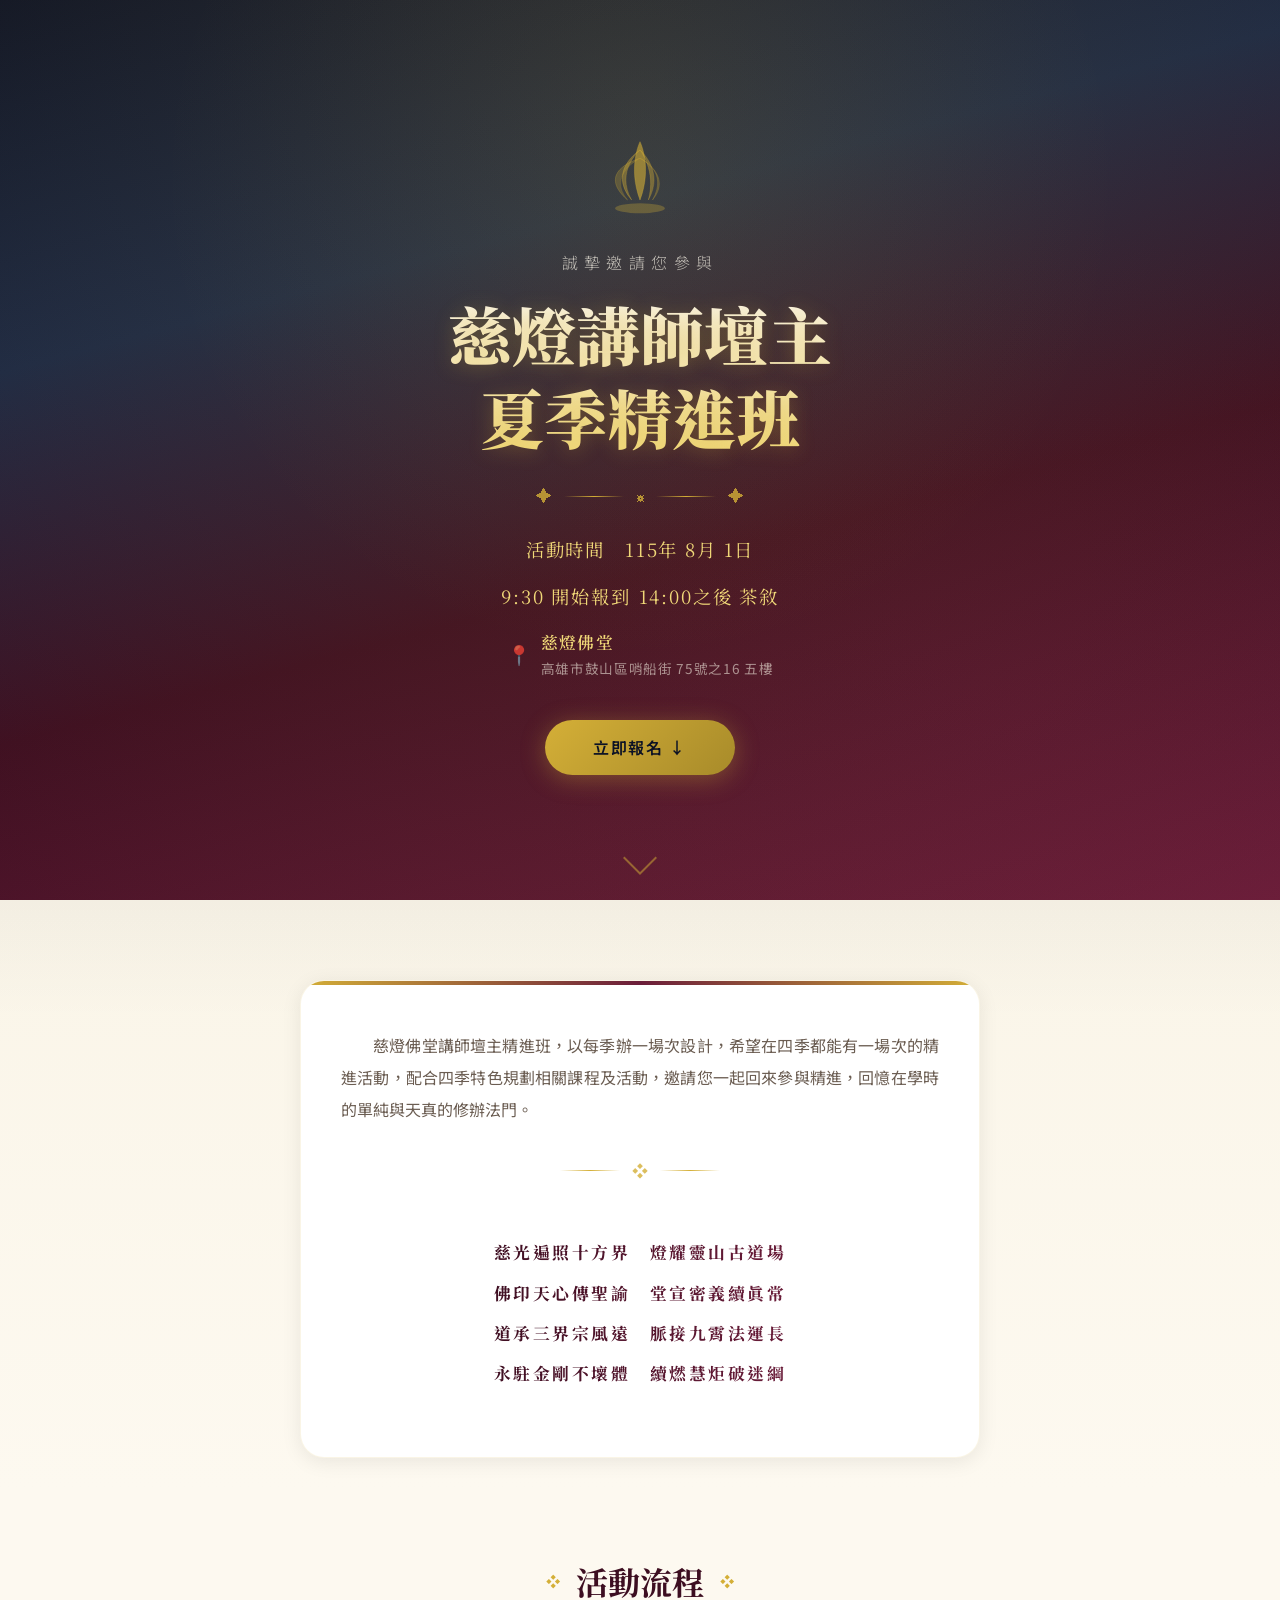
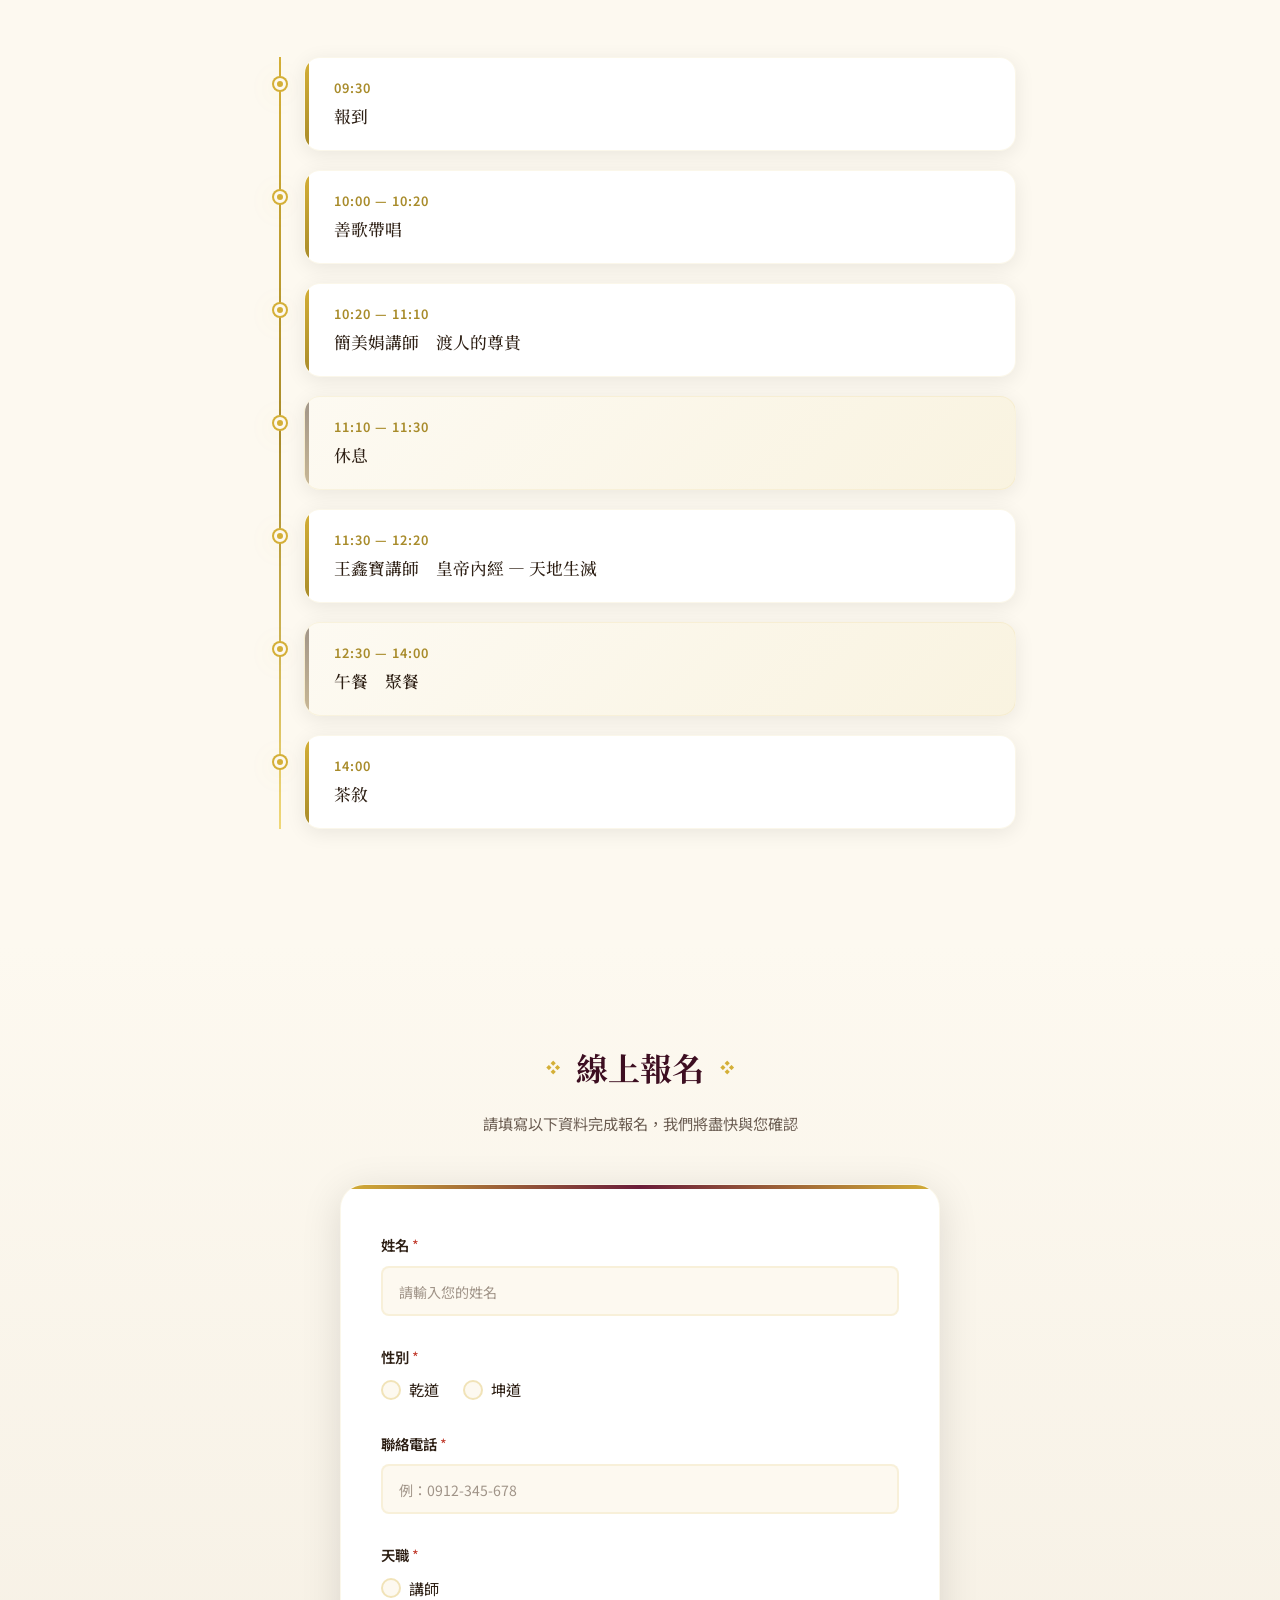
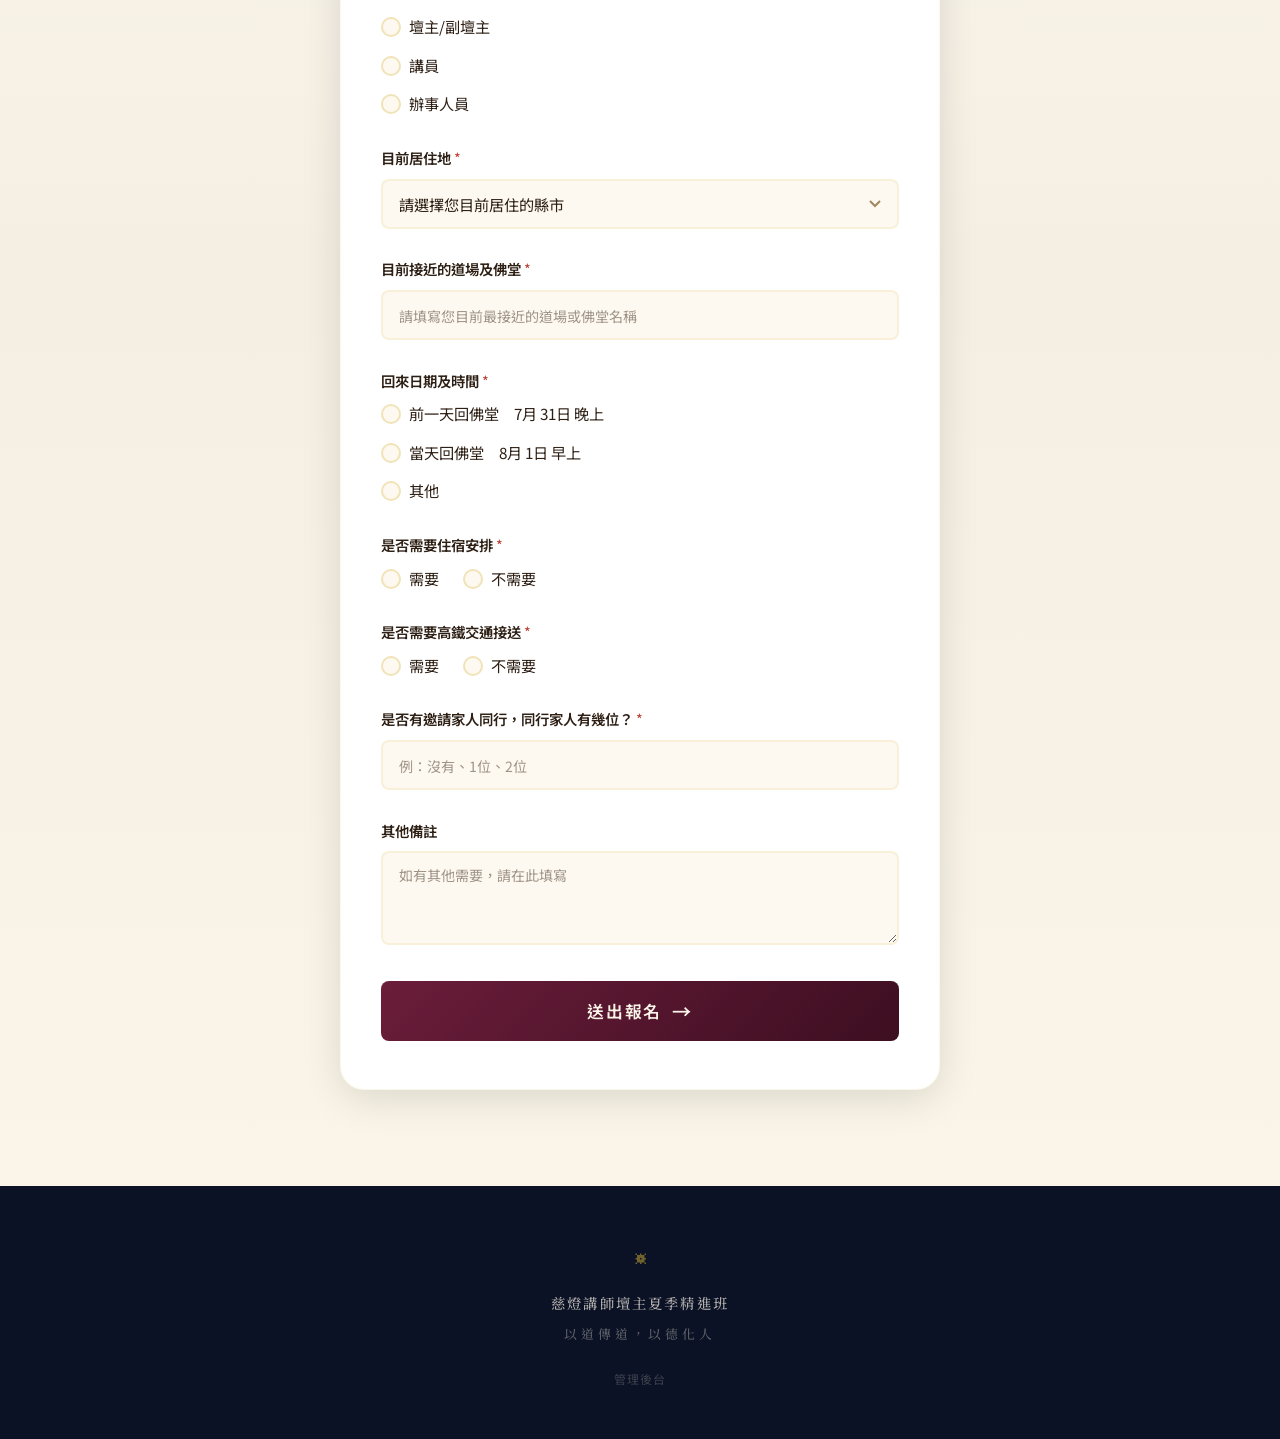
==== commit 12f98760: "Update index.html Removed redundant paragraphs regarding event timings to streamline the information" ====
--- a/index.html
+++ b/index.html
@@ -41,8 +41,6 @@
       <p class="hero-time animate-fade-up delay-3" style="display: inline-block; white-space: nowrap;">9:30 開始報到</p>
       <p class="hero-time animate-fade-up delay-3" style="display: inline-block; white-space: nowrap;">    </p>
       <p class="hero-time animate-fade-up delay-3" style="display: inline-block; white-space: nowrap;">14:00之後 茶敘</p>
-      <p class="hero-time animate-fade-up delay-3">9:30 開始報到</p>
-      <p class="hero-time animate-fade-up delay-3">14:00 茶敘</p>
       <div class="hero-location animate-fade-up delay-3">
         <span class="location-icon">📍</span>
         <div class="location-text">
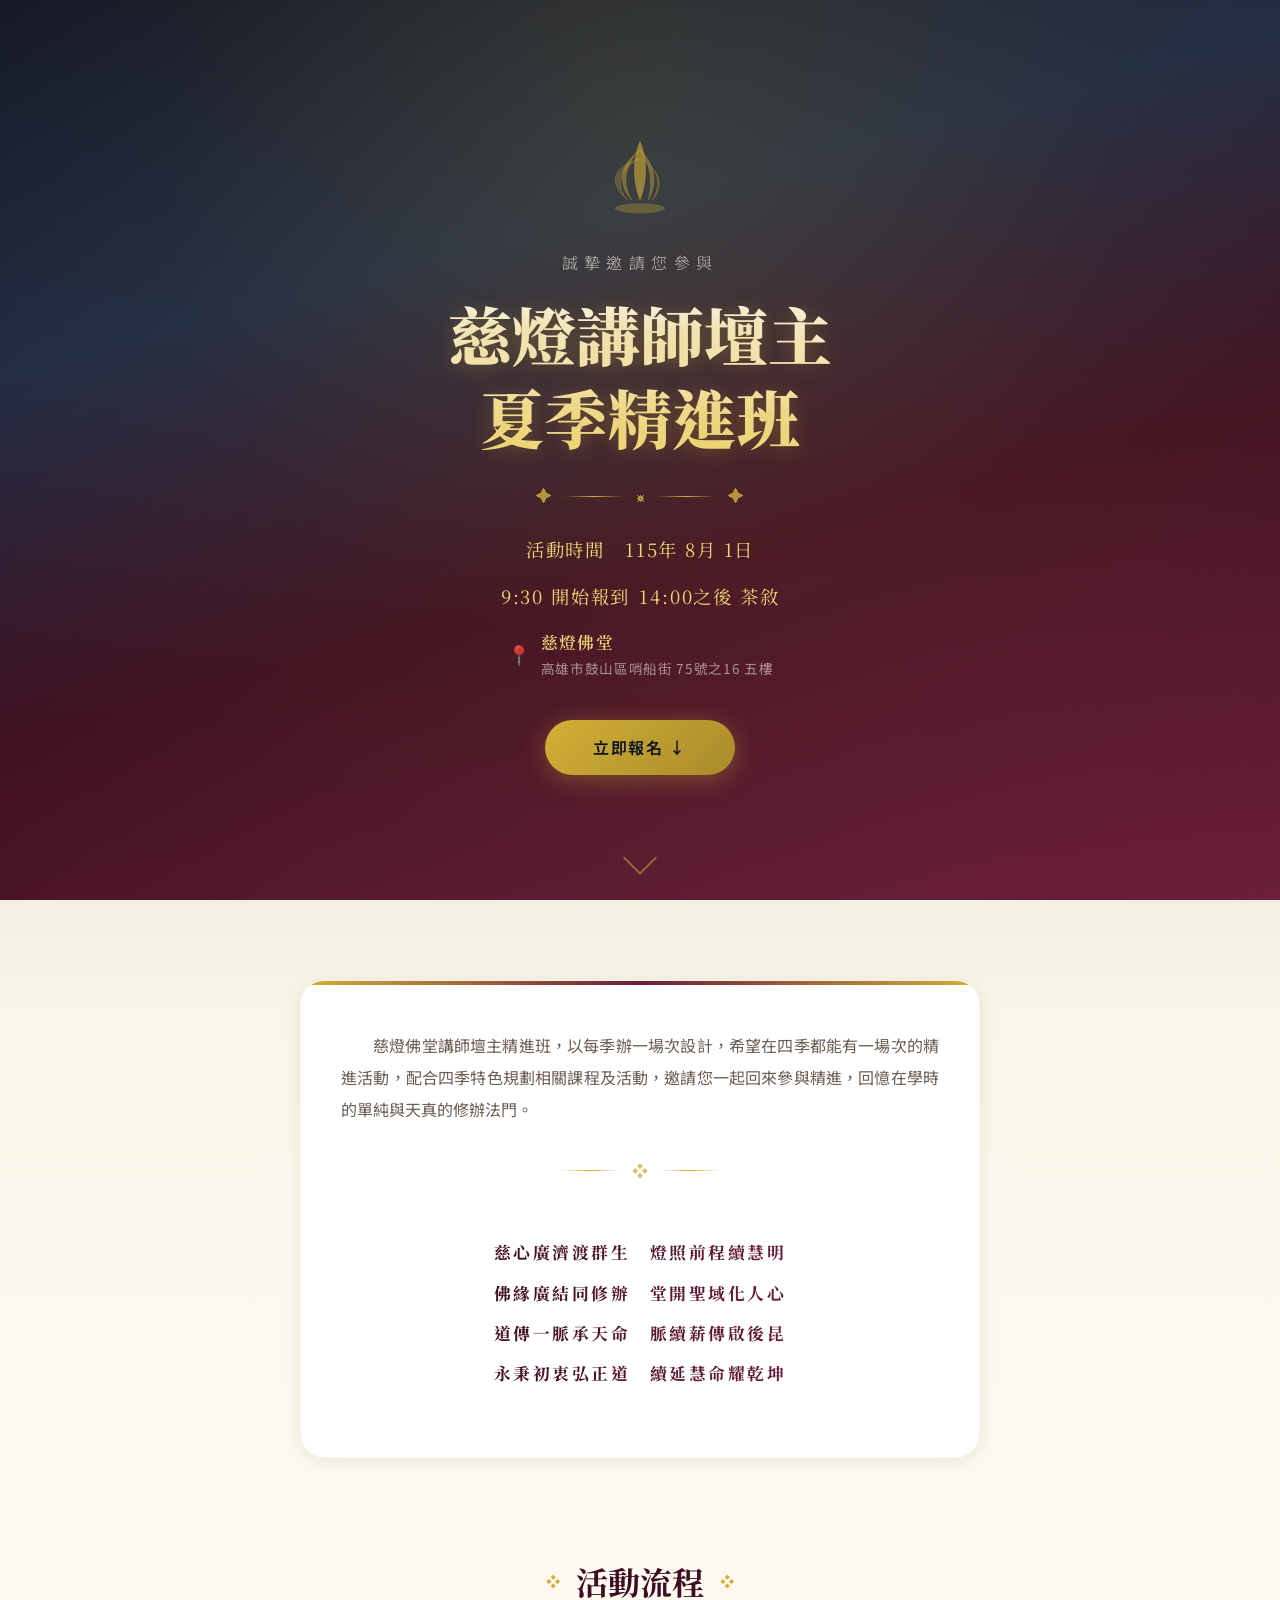
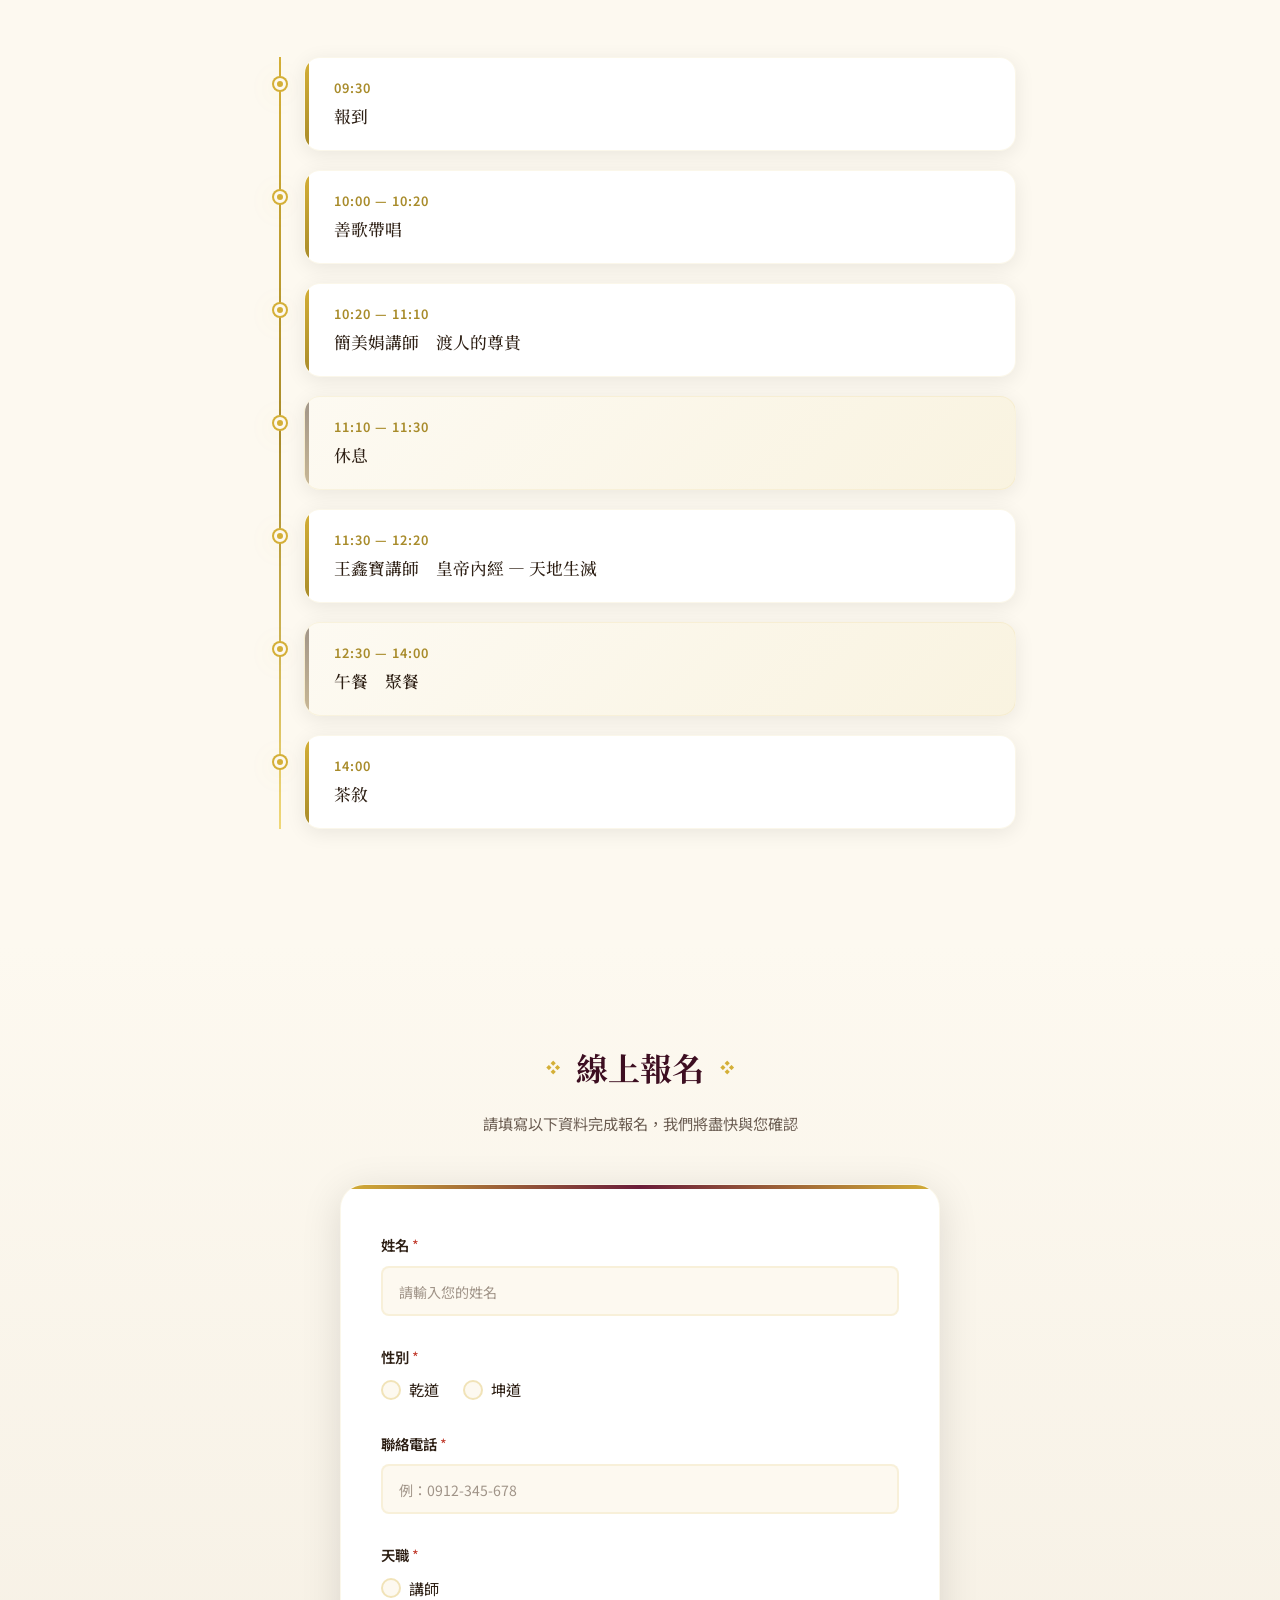
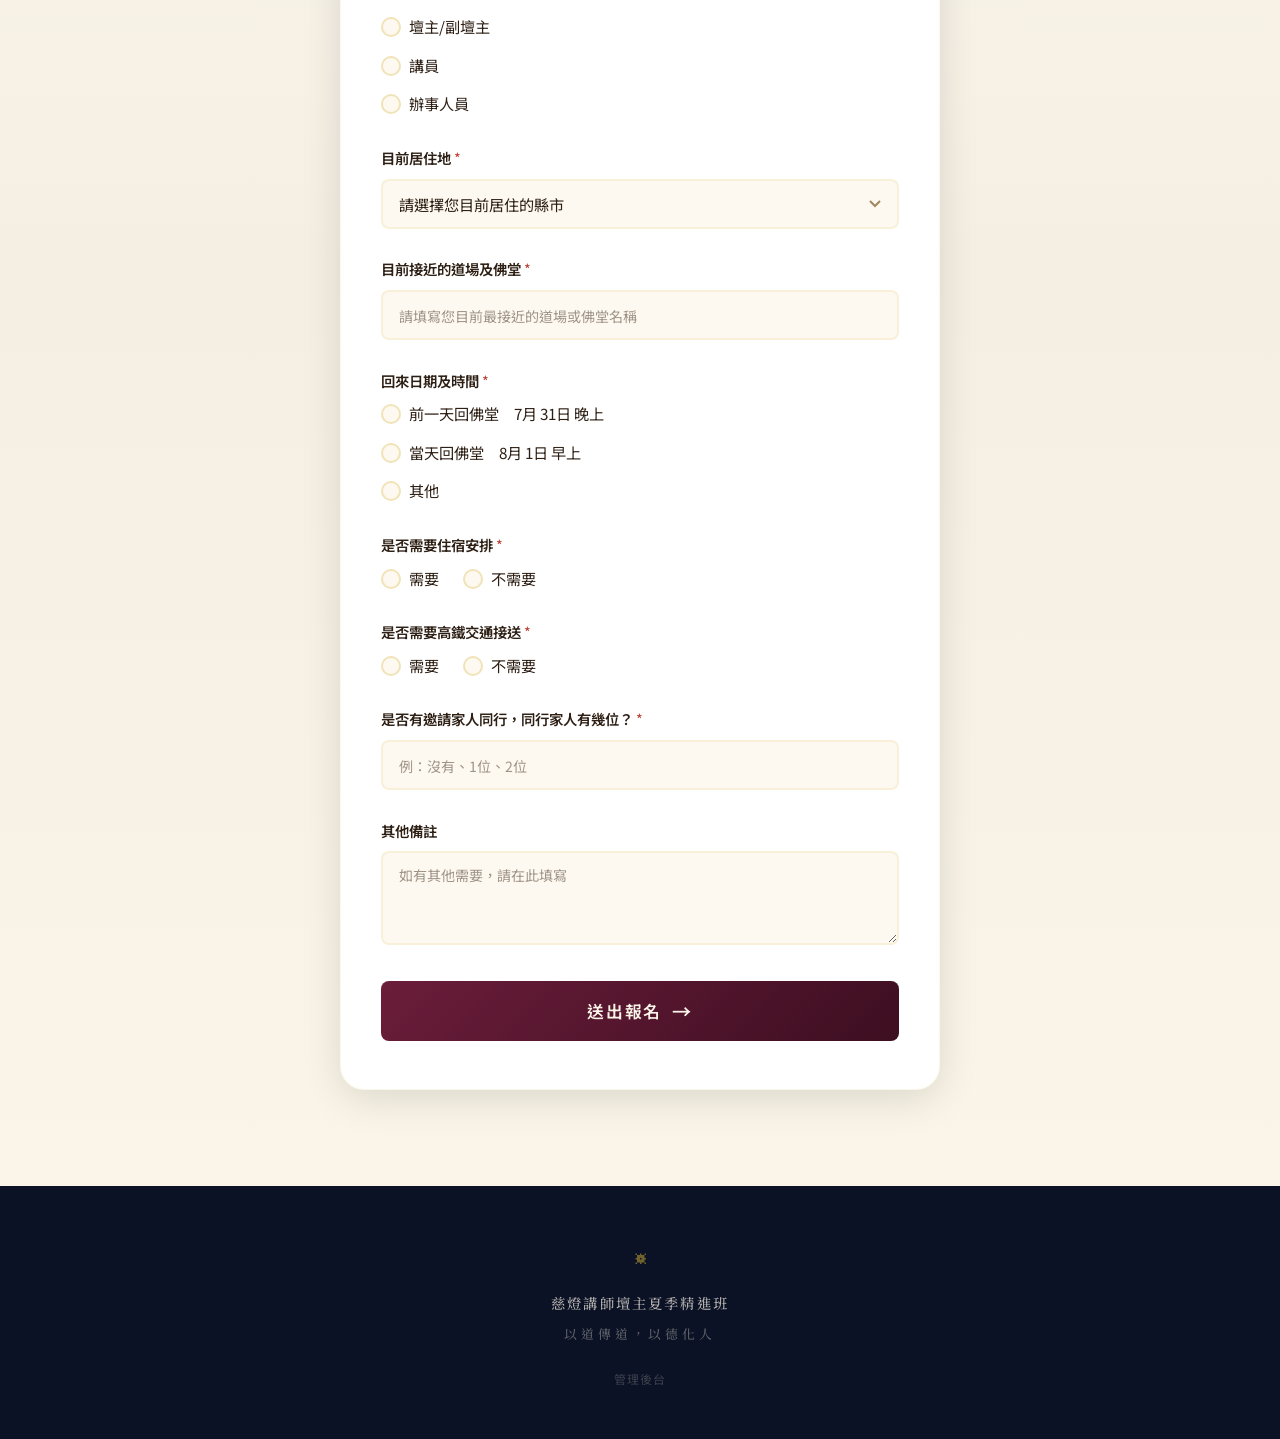
==== commit e92fba71: "Update index.html" ====
--- a/index.html
+++ b/index.html
@@ -68,10 +68,10 @@
           <span class="divider-line"></span>
         </div>
         <div class="intro-verses">
-          <p class="verse-line"><strong>慈光遍照十方界　燈耀靈山古道場</strong></p>
-          <p class="verse-line"><strong>佛印天心傳聖諭　堂宣密義續眞常</strong></p>
-          <p class="verse-line"><strong>道承三界宗風遠　脈接九霄法運長</strong></p>
-          <p class="verse-line"><strong>永駐金剛不壞體　續燃慧炬破迷綱</strong></p>
+          <p class="verse-line"><strong>慈心廣濟渡群生　燈照前程續慧明</strong></p>
+          <p class="verse-line"><strong>佛緣廣結同修辦　堂開聖域化人心</strong></p>
+          <p class="verse-line"><strong>道傳一脈承天命　脈續薪傳啟後昆</strong></p>
+          <p class="verse-line"><strong>永秉初衷弘正道　續延慧命耀乾坤</strong></p>
         </div>
       </div>
     </div>
